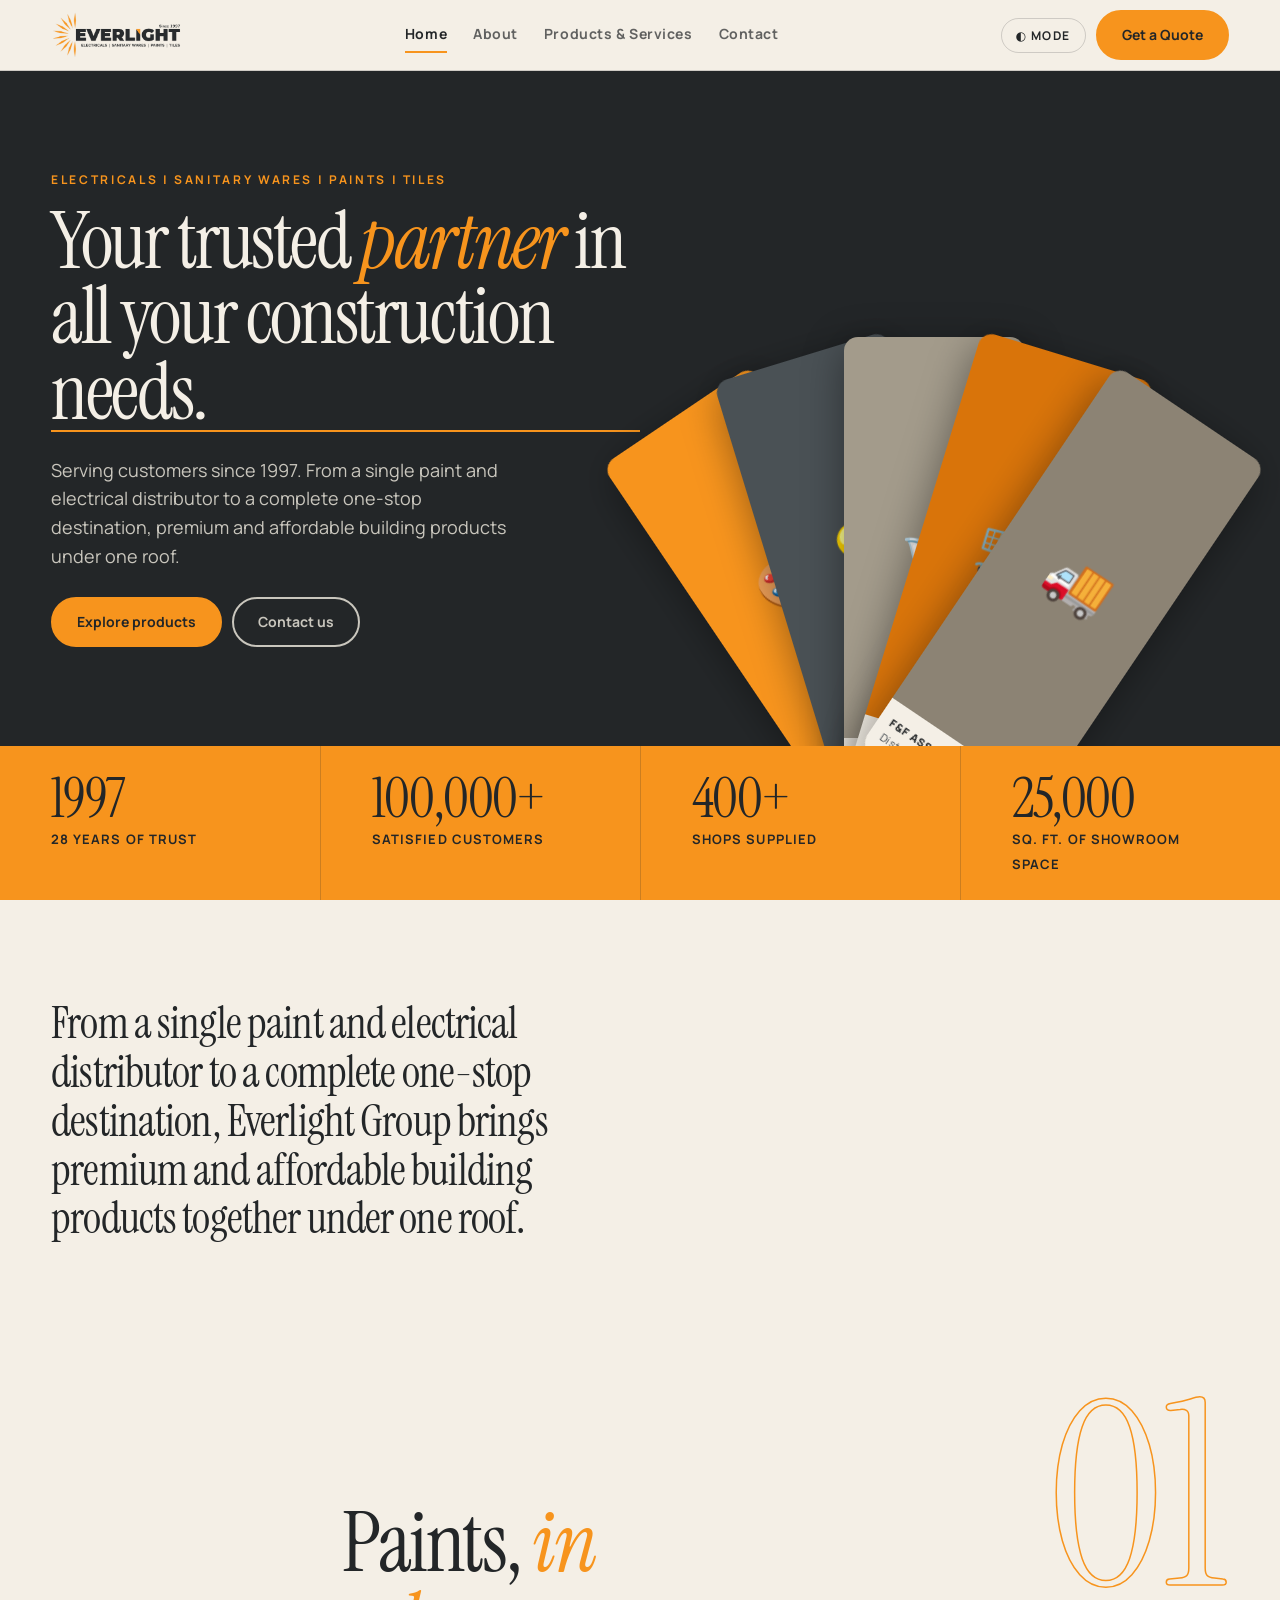
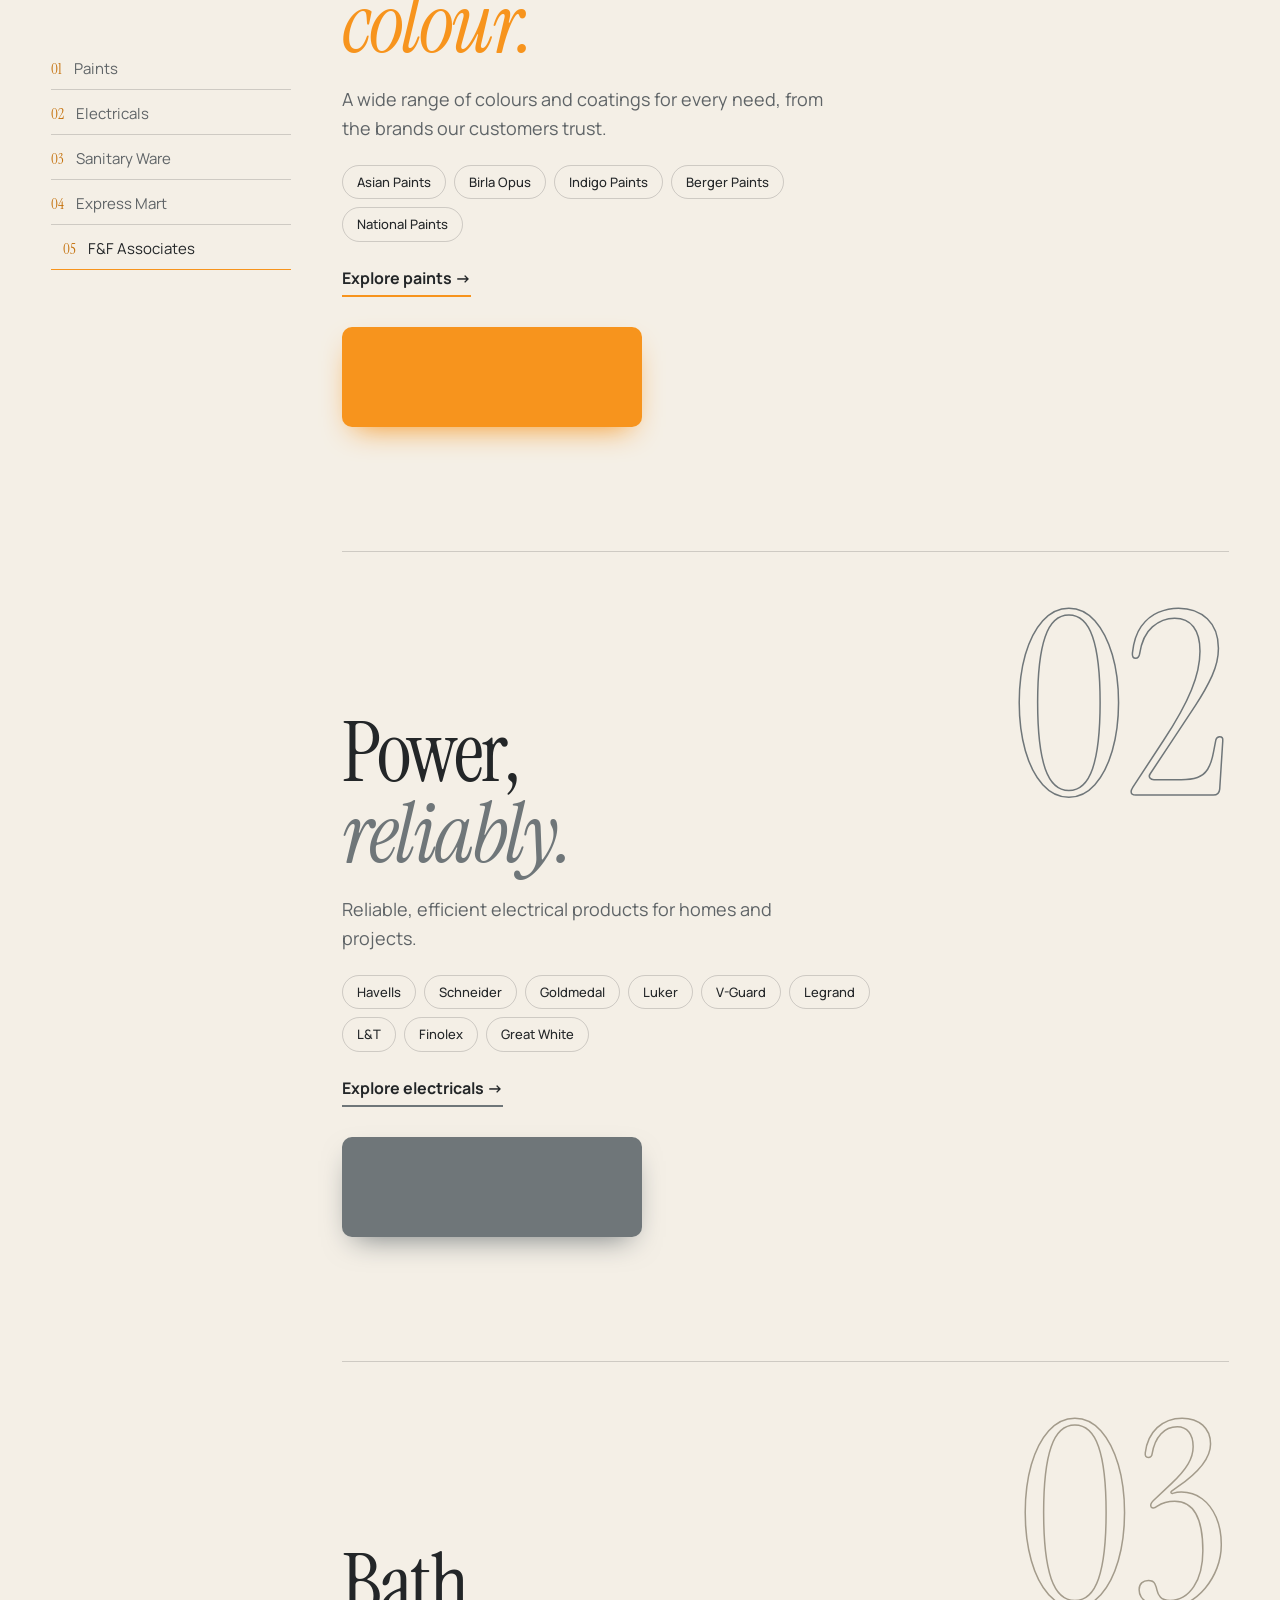
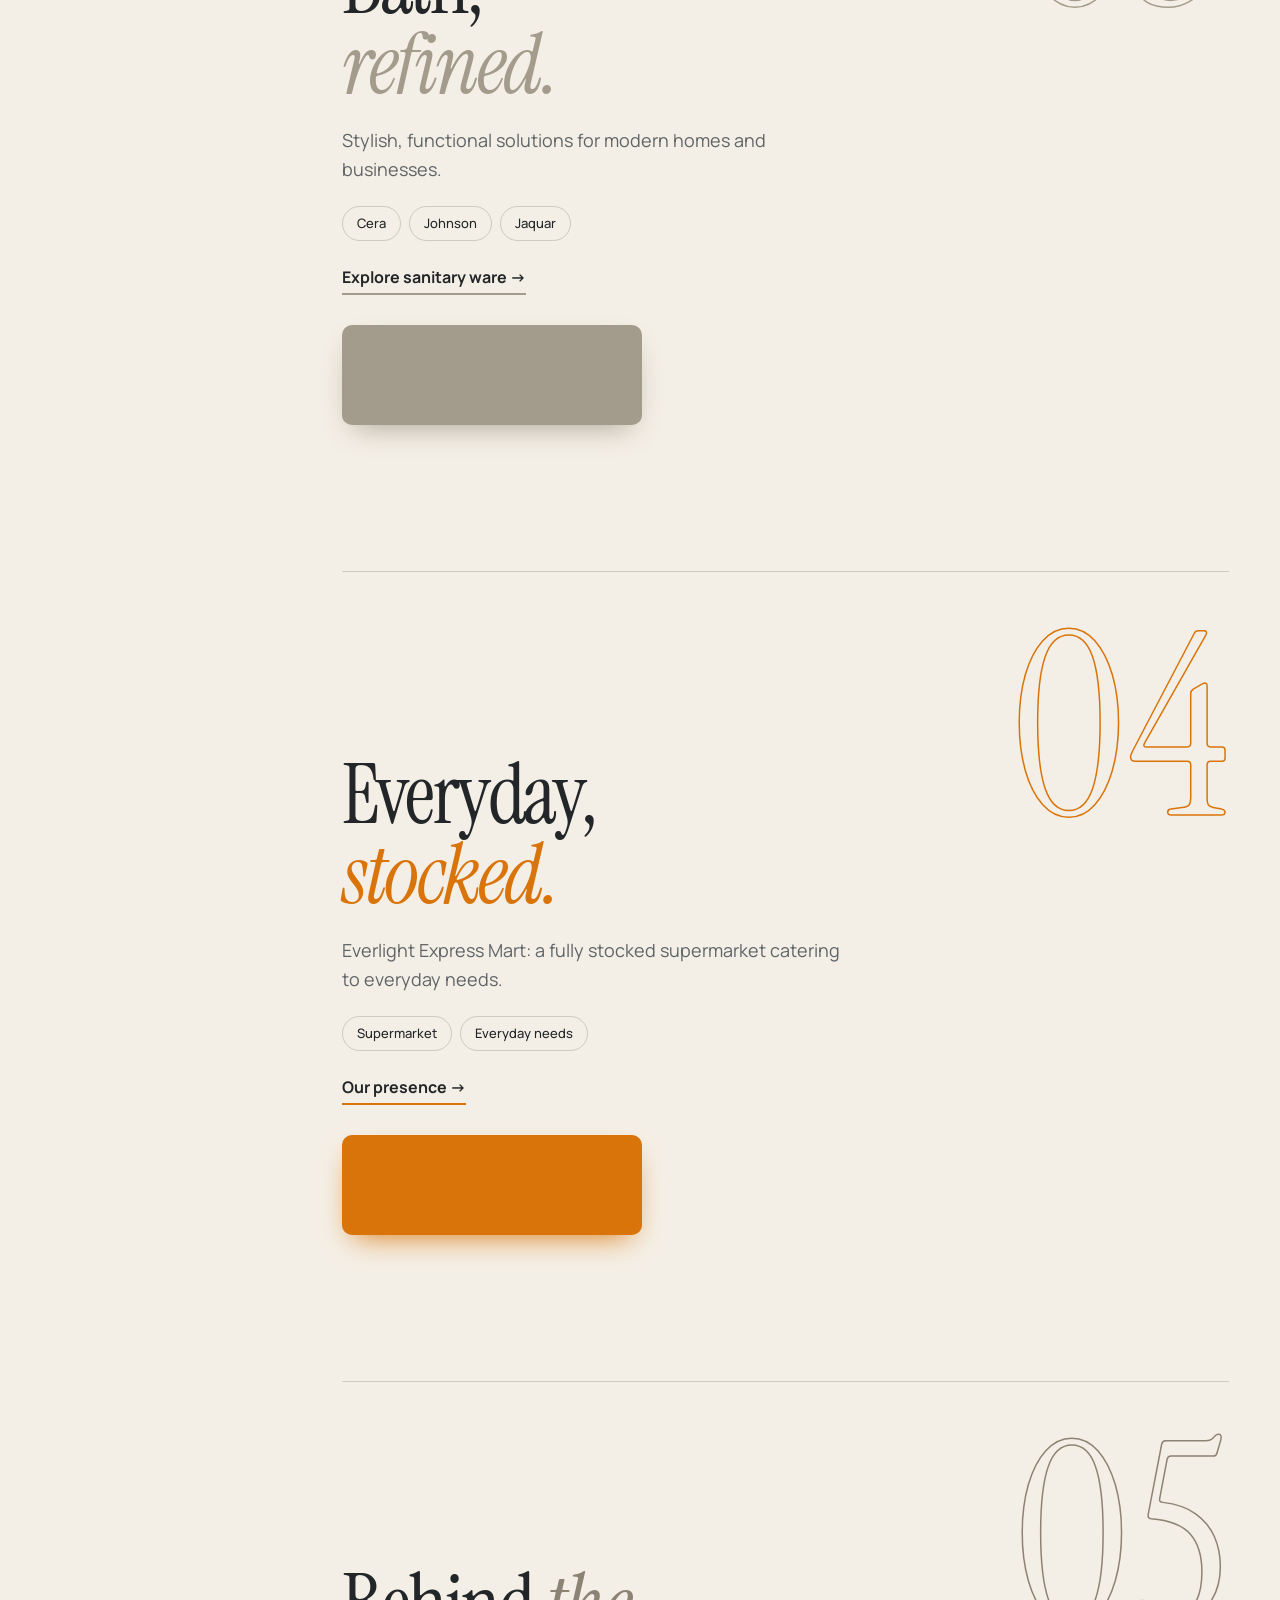
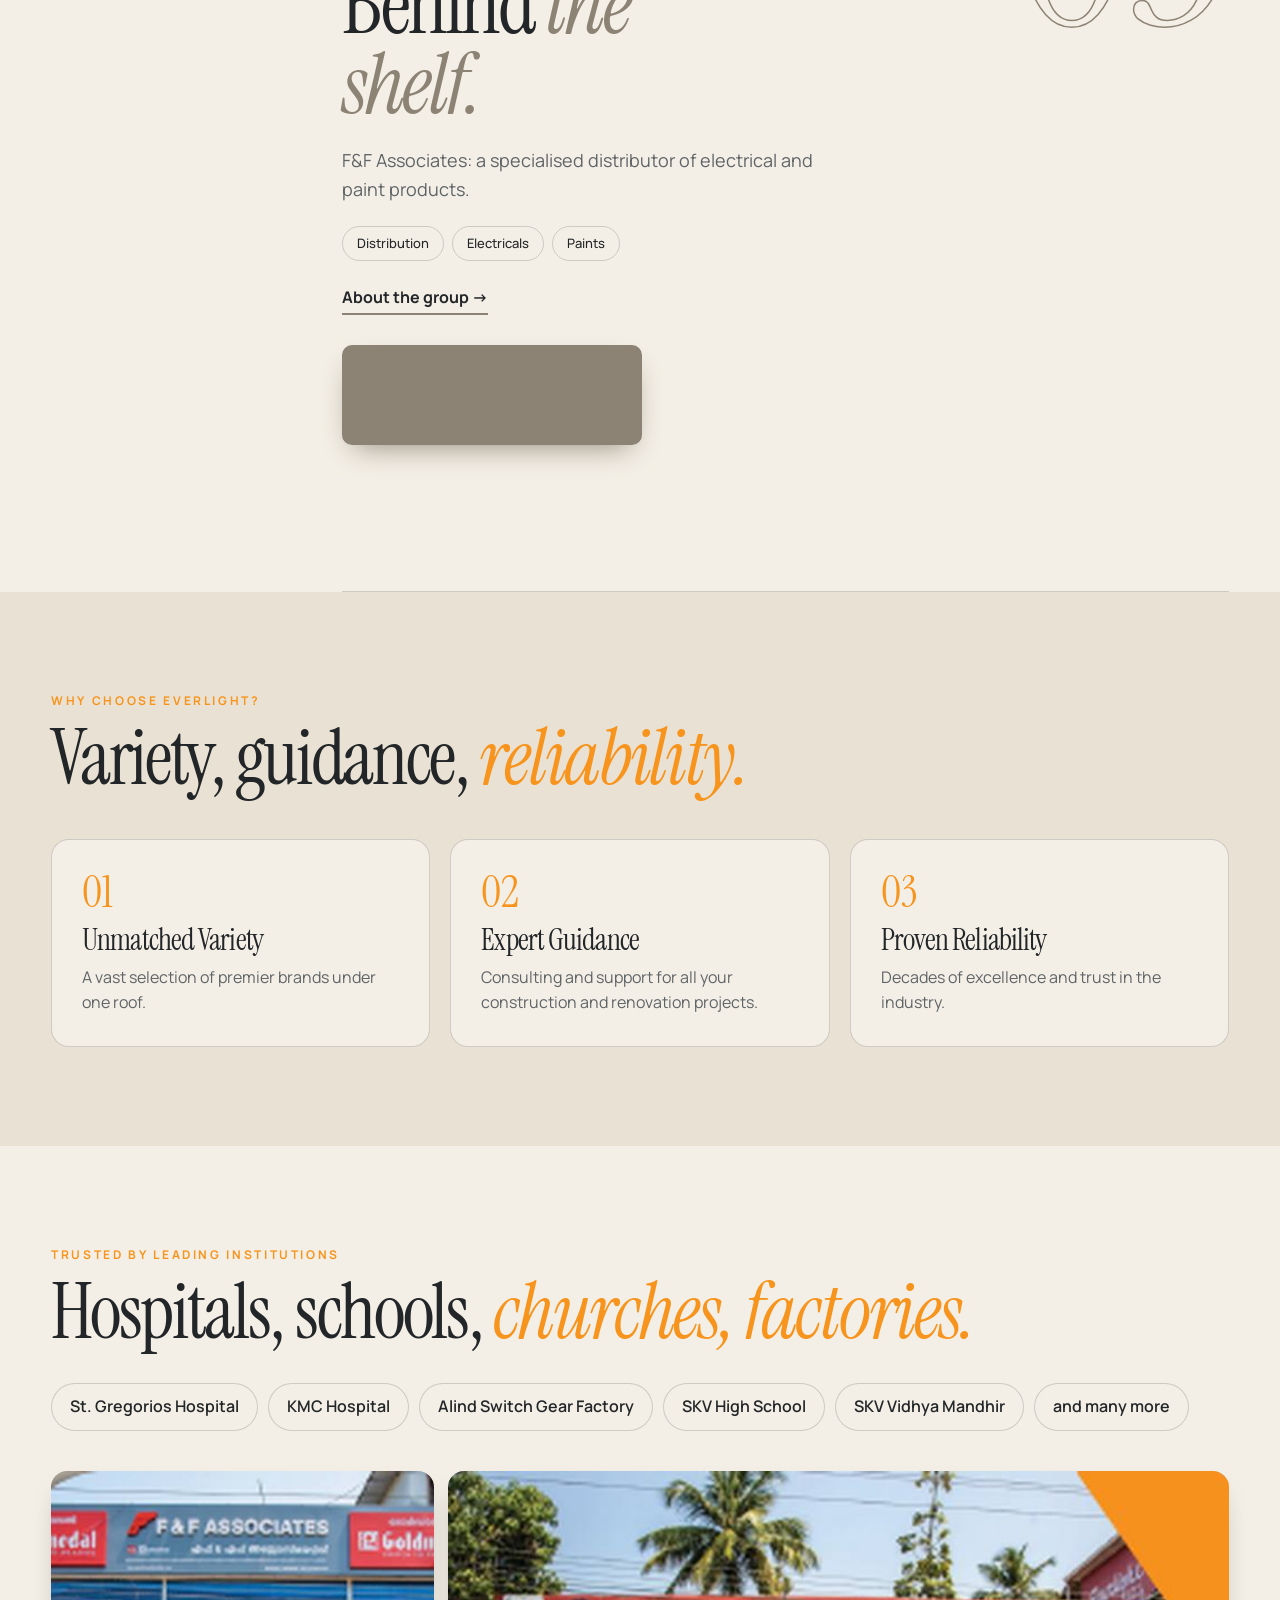
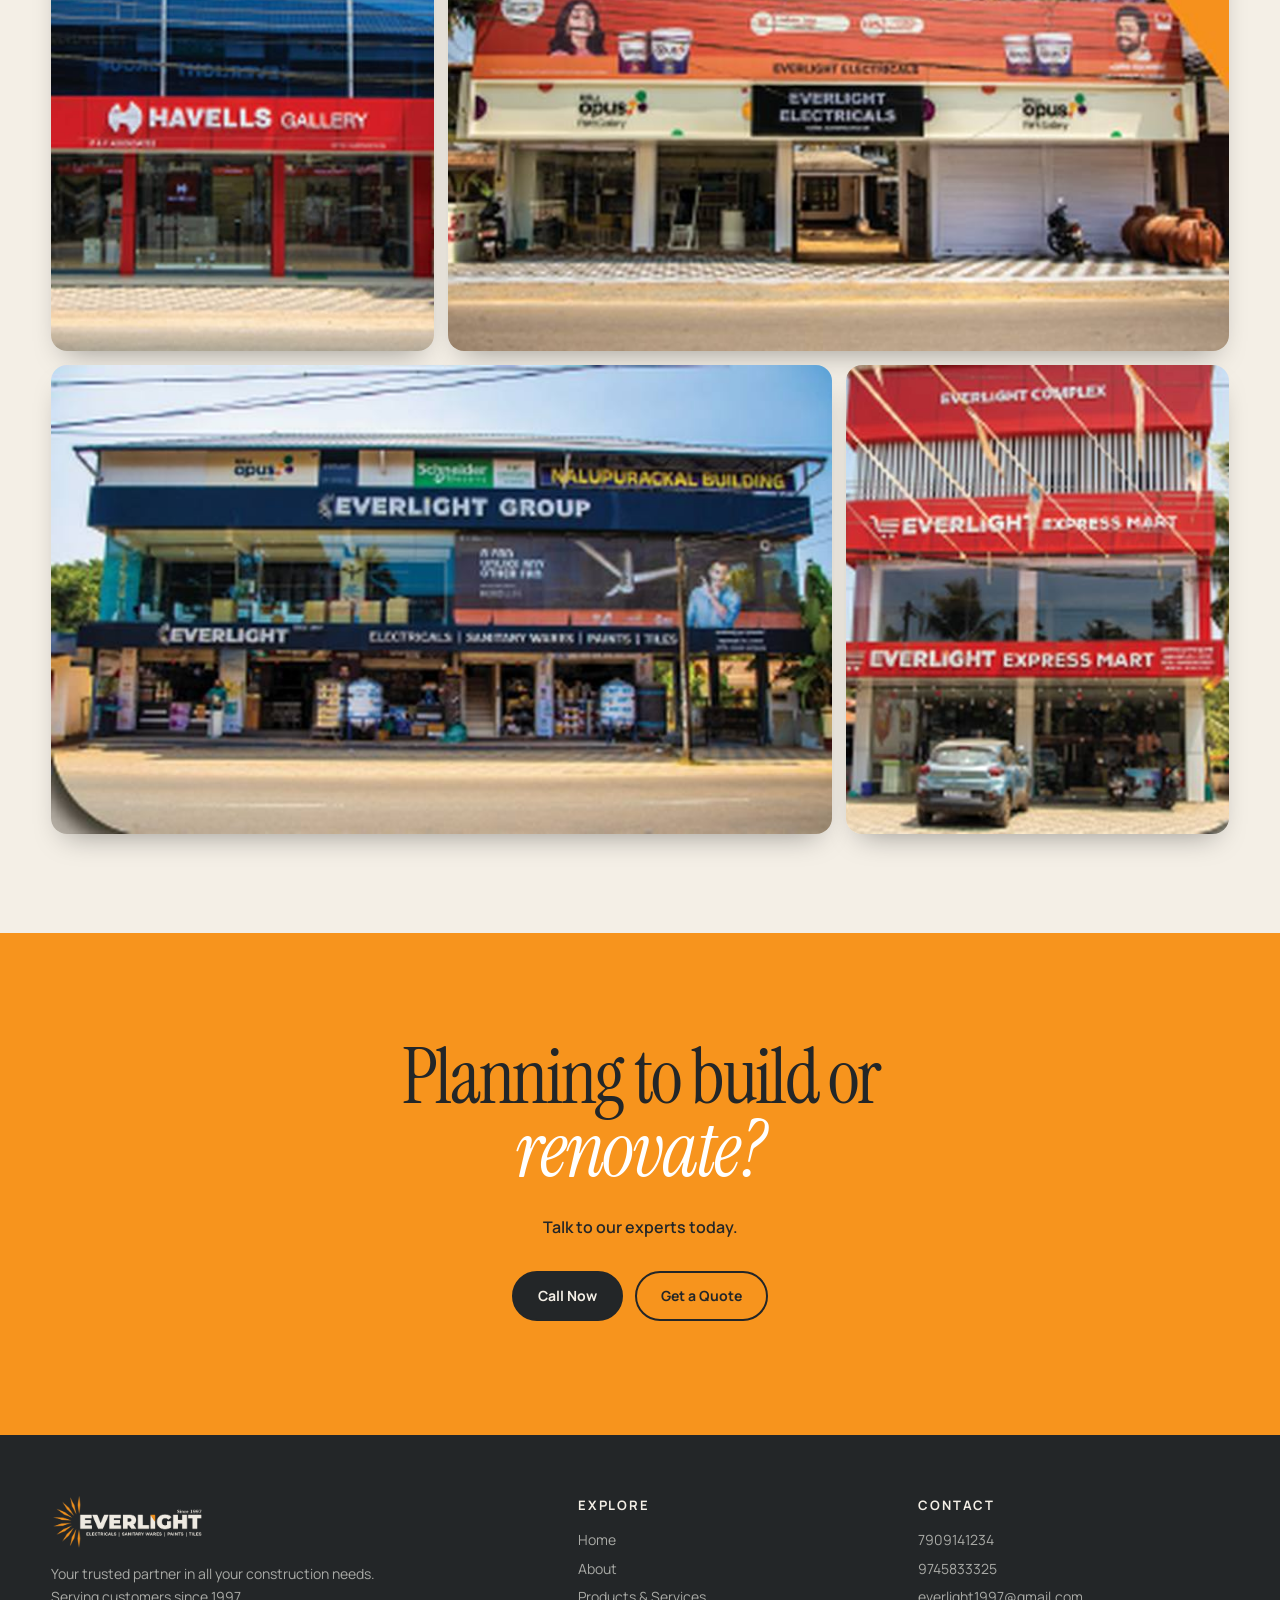
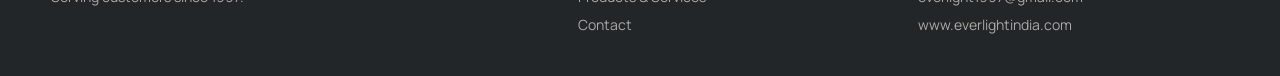
==== index.html @ 1217767d "Initial website publish" ====
<!DOCTYPE html><html lang="en"><head><meta charset="utf-8"><meta name="viewport" content="width=device-width, initial-scale=1, viewport-fit=cover"><title>Everlight Group | Paints, Electricals &amp; Sanitary Ware Since 1997</title>
<link rel="preconnect" href="https://fonts.googleapis.com"><link rel="preconnect" href="https://fonts.gstatic.com" crossorigin><link href="https://fonts.googleapis.com/css2?family=Instrument+Serif:ital@0;1&family=Manrope:wght@400;500;700;800&display=swap" rel="stylesheet"><meta name="description" content="Everlight Group: your trusted partner in all your construction needs. Paints, electricals and sanitary ware, retail and wholesale, serving customers since 1997 and supplying 400+ shops.">
<meta name="robots" content="index,follow, max-image-preview:large">
<link rel="canonical" href="https://www.everlightindia.com/">
<meta name="theme-color" content="#232628">
<link rel="icon" href="/favicon.ico" sizes="any"><link rel="icon" type="image/png" sizes="32x32" href="/images/favicon-32.png"><link rel="apple-touch-icon" href="/images/apple-touch-icon.png"><link rel="manifest" href="/site.webmanifest">
<meta property="og:type" content="website"><meta property="og:site_name" content="Everlight Group"><meta property="og:locale" content="en_IN"><meta property="og:title" content="Everlight Group | Paints, Electricals &amp; Sanitary Ware Since 1997"><meta property="og:description" content="Everlight Group: your trusted partner in all your construction needs. Paints, electricals and sanitary ware, retail and wholesale, serving customers since 1997 and supplying 400+ shops."><meta property="og:url" content="https://www.everlightindia.com/"><meta property="og:image" content="https://www.everlightindia.com/images/og-image.jpg"><meta property="og:image:width" content="1200"><meta property="og:image:height" content="630"><meta property="og:image:alt" content="Everlight Group logo">
<meta name="twitter:card" content="summary_large_image"><meta name="twitter:title" content="Everlight Group | Paints, Electricals &amp; Sanitary Ware Since 1997"><meta name="twitter:description" content="Everlight Group: your trusted partner in all your construction needs. Paints, electricals and sanitary ware, retail and wholesale, serving customers since 1997 and supplying 400+ shops."><meta name="twitter:image" content="https://www.everlightindia.com/images/og-image.jpg">
<script type="application/ld+json">{"@context": "https://schema.org", "@graph": [{"@type": "Organization", "@id": "https://www.everlightindia.com/#organization", "name": "Everlight Group", "url": "https://www.everlightindia.com/", "logo": "https://www.everlightindia.com/images/logo-color.png", "foundingDate": "1997", "founder": {"@type": "Person", "name": "Mathew K. Samuel", "jobTitle": "Managing Director"}, "email": "everlight1997@gmail.com", "telephone": ["+91-7909141234", "+91-9745833325"], "slogan": "Your trusted partner in all your construction needs"}, {"@type": "WebSite", "@id": "https://www.everlightindia.com/#website", "url": "https://www.everlightindia.com/", "name": "Everlight Group", "publisher": {"@id": "https://www.everlightindia.com/#organization"}}]}</script>
<link rel="preload" href="css/style.css" as="style"><link rel="stylesheet" href="css/style.css"></head><body data-p="home">
<a href="#main" style="position:absolute;left:-999px">Skip to content</a><header><div class="in"><a href="index.html"><img width="420" height="147" class="lg lg-c" src="images/logo-color.png" alt="Everlight Group logo"><img width="420" height="147" class="lg lg-l" src="images/logo-light.png" alt="Everlight Group logo"></a><nav class="m" id="nav" aria-label="Main"><a href="index.html" class="on" aria-current="page">Home</a><a href="about.html">About</a><a href="services.html">Products &amp; Services</a><a href="contact.html">Contact</a></nav><div class="hr"><button class="md" id="mode">◐ Mode</button><a class="btn" href="contact.html">Get a Quote</a></div></div></header>
<main id="main">

<div class="fold"><div class="hero home"><div><div class="eyebrow">Electricals | Sanitary Wares | Paints | Tiles</div>
<h1>Your trusted <i>partner</i> in <span id="dept">all your construction needs.</span></h1>
<p>Serving customers since 1997. From a single paint and electrical distributor to a complete one-stop destination, premium and affordable building products under one roof.</p><p style="margin-top:26px"><a class="btn" href="services.html">Explore products</a> <a class="btn o" href="contact.html" style="margin-left:6px">Contact us</a></p></div>
<div class="fanwrap"><div class="fan" id="fan">
<div class="chip" data-n="Paints."><div class="top">🎨</div><div class="lab">Paints<small>5 leading brands</small></div></div>
<div class="chip" data-n="Electricals."><div class="top">💡</div><div class="lab">Electricals<small>9 trusted brands</small></div></div>
<div class="chip" data-n="Sanitary Ware."><div class="top">🛁</div><div class="lab">Sanitary Ware<small>Cera · Johnson · Jaquar</small></div></div>
<div class="chip" data-n="Everyday needs."><div class="top">🛒</div><div class="lab">Express Mart<small>Supermarket</small></div></div>
<div class="chip" data-n="Distribution."><div class="top">🚚</div><div class="lab">F&amp;F Associates<small>Distribution</small></div></div>
</div></div></div>
<div class="nums"><div><b>1997</b><span>28 years of trust</span></div><div><b>100,000+</b><span>Satisfied customers</span></div><div><b>400+</b><span>Shops supplied</span></div><div><b>25,000</b><span>Sq. ft. of showroom space</span></div></div></div>
<section class="sec"><p class="lede rv w">From a single paint and electrical distributor to a complete one-stop destination, Everlight Group brings premium and affordable building products together under one roof.</p></section>
<div class="wrap"><nav class="idx" id="idx" aria-label="Divisions"><a href="#c1" class="on"><b>01</b>Paints</a><a href="#c2"><b>02</b>Electricals</a><a href="#c3"><b>03</b>Sanitary Ware</a><a href="#c4"><b>04</b>Express Mart</a><a href="#c5"><b>05</b>F&amp;F Associates</a></nav><div><article class="chap rv" id="c1" style="--c:#F7941D"><div class="n">01</div><h2>Paints, <i>in colour.</i></h2><p>A wide range of colours and coatings for every need, from the brands our customers trust.</p><div class="rows"><span>Asian Paints</span><span>Birla Opus</span><span>Indigo Paints</span><span>Berger Paints</span><span>National Paints</span></div><a class="lnk" href="services.html">Explore paints →</a><div class="swatch"></div></article><article class="chap rv" id="c2" style="--c:#6f7679"><div class="n">02</div><h2>Power, <i>reliably.</i></h2><p>Reliable, efficient electrical products for homes and projects.</p><div class="rows"><span>Havells</span><span>Schneider</span><span>Goldmedal</span><span>Luker</span><span>V-Guard</span><span>Legrand</span><span>L&amp;T</span><span>Finolex</span><span>Great White</span></div><a class="lnk" href="services.html">Explore electricals →</a><div class="swatch"></div></article><article class="chap rv" id="c3" style="--c:#a39b8b"><div class="n">03</div><h2>Bath, <i>refined.</i></h2><p>Stylish, functional solutions for modern homes and businesses.</p><div class="rows"><span>Cera</span><span>Johnson</span><span>Jaquar</span></div><a class="lnk" href="services.html">Explore sanitary ware →</a><div class="swatch"></div></article><article class="chap rv" id="c4" style="--c:#d9740a"><div class="n">04</div><h2>Everyday, <i>stocked.</i></h2><p>Everlight Express Mart: a fully stocked supermarket catering to everyday needs.</p><div class="rows"><span>Supermarket</span><span>Everyday needs</span></div><a class="lnk" href="services.html">Our presence →</a><div class="swatch"></div></article><article class="chap rv" id="c5" style="--c:#8c8374"><div class="n">05</div><h2>Behind <i>the shelf.</i></h2><p>F&amp;F Associates: a specialised distributor of electrical and paint products.</p><div class="rows"><span>Distribution</span><span>Electricals</span><span>Paints</span></div><a class="lnk" href="services.html">About the group →</a><div class="swatch"></div></article></div></div>
<section class="sec alt"><div class="eyebrow">Why choose Everlight?</div><h2 class="rv" style="margin-top:12px">Variety, guidance, <i>reliability.</i></h2>
<div class="g3 rv"><div class="cd"><b class="k">01</b><h3>Unmatched Variety</h3><p>A vast selection of premier brands under one roof.</p></div><div class="cd"><b class="k">02</b><h3>Expert Guidance</h3><p>Consulting and support for all your construction and renovation projects.</p></div><div class="cd"><b class="k">03</b><h3>Proven Reliability</h3><p>Decades of excellence and trust in the industry.</p></div></div></section>
<section class="sec"><div class="eyebrow">Trusted by leading institutions</div><h2 class="rv" style="margin-top:12px">Hospitals, schools, <i>churches, factories.</i></h2>
<div class="cl rv"><span>St. Gregorios Hospital</span><span>KMC Hospital</span><span>Alind Switch Gear Factory</span><span>SKV High School</span><span>SKV Vidhya Mandhir</span><span>and many more</span></div>
<div class="gal rv"><img loading="lazy" decoding="async" width="520" height="529" src="images/store-1.jpg" alt="F&amp;F Associates and Havells Gallery storefront"><img loading="lazy" decoding="async" width="700" height="431" src="images/store-2.jpg" alt="Everlight Electricals showroom"><img loading="lazy" decoding="async" width="700" height="421" src="images/store-3.jpg" alt="Everlight Group building"><img loading="lazy" decoding="async" width="520" height="511" src="images/store-4.jpg" alt="Everlight Express Mart"></div></section>
<div class="cta"><h2 class="rv">Planning to build or <i>renovate?</i></h2><p style="margin-bottom:24px;font-weight:600">Talk to our experts today.</p><a class="btn" href="tel:7909141234">Call Now</a><a class="btn o" href="contact.html">Get a Quote</a></div></main>
<footer><div><img width="420" height="147" src="images/logo-light.png" alt="Everlight Group logo"><p>Your trusted partner in all your construction needs.<br>Serving customers since 1997.</p></div>
<div><h5>Explore</h5><a href="index.html">Home</a><a href="about.html">About</a><a href="services.html">Products &amp; Services</a><a href="contact.html">Contact</a></div>
<div><h5>Contact</h5><a href="tel:7909141234">7909141234</a><a href="tel:9745833325">9745833325</a><a href="mailto:everlight1997@gmail.com">everlight1997@gmail.com</a><a href="https://www.everlightindia.com">www.everlightindia.com</a></div></footer>
<script src="js/main.js" defer></script><script src="js/home.js" defer></script></body></html>
---- css/style.css ----
:root{--bg:#f4efe6;--ink:#232628;--mute:#5f6467;--line:rgba(35,38,40,.18);--card:#e9e2d4;--brand:#F7941D;--deep:#c4700a;--char:#232628;--bone:#f4efe6;color-scheme:light;
--serif:'Instrument Serif',Georgia,serif;--sans:'Manrope',system-ui,sans-serif;
box-sizing:border-box;padding-top:env(safe-area-inset-top,0px);padding-bottom:env(safe-area-inset-bottom,0px)}
@media (prefers-color-scheme:dark){:root:not([data-theme="light"]){--bg:#1b1e20;--ink:#f4efe6;--mute:#a9aaa6;--line:rgba(244,239,230,.2);--card:#25292b;--deep:#F7941D;color-scheme:dark}}
:root[data-theme="dark"]{--bg:#1b1e20;--ink:#f4efe6;--mute:#a9aaa6;--line:rgba(244,239,230,.2);--card:#25292b;--deep:#F7941D;color-scheme:dark}
*{box-sizing:border-box;margin:0}
html{scroll-behavior:smooth;scroll-padding-top:90px}
body{background:var(--bg);color:var(--ink);font-family:var(--sans);line-height:1.6;overflow-x:hidden}
img{max-width:100%;display:block}
header{position:sticky;top:0;z-index:30;background:var(--bg);border-bottom:1px solid var(--line);padding-top:env(safe-area-inset-top,0px)}
header .in{display:flex;justify-content:space-between;align-items:center;padding:10px 4vw;gap:16px}
.lg{height:46px;width:auto}.lg-l{display:none}
@media (prefers-color-scheme:dark){:root:not([data-theme="light"]) .lg-c{display:none}:root:not([data-theme="light"]) .lg-l{display:block}}
:root[data-theme="dark"] .lg-c{display:none}:root[data-theme="dark"] .lg-l{display:block}
nav.m{display:flex;gap:26px;font-size:14px;font-weight:700;letter-spacing:.04em}
nav.m a{color:var(--ink);text-decoration:none;opacity:.7;padding:6px 0;border-bottom:2px solid transparent}
nav.m a:hover,nav.m a.on{opacity:1;border-color:var(--brand)}
.hr{display:flex;gap:10px;align-items:center}
.md{font-size:12px;font-weight:700;letter-spacing:.12em;text-transform:uppercase;background:none;border:1px solid var(--line);color:var(--ink);border-radius:99px;padding:8px 14px;cursor:pointer;font-family:var(--sans)}
.btn{display:inline-block;padding:12px 24px;border-radius:99px;font-weight:700;font-size:14px;text-decoration:none;background:var(--brand);color:#232628;border:2px solid var(--brand);cursor:pointer;font-family:var(--sans);transition:.2s}
.btn:hover{transform:translateY(-2px);box-shadow:0 8px 18px -8px var(--brand)}
.btn.o{background:transparent;color:inherit;border-color:currentColor}
.eyebrow{font-size:12px;font-weight:700;letter-spacing:.22em;text-transform:uppercase;color:var(--brand)}
h1,h2,h3{font-family:var(--serif);font-weight:400;letter-spacing:-.03em;line-height:.95}
h1 i,h2 i{color:var(--brand)}
.hero{background:var(--char);color:var(--bone);position:relative;overflow:hidden}
.hero.home{min-height:calc(100svh - 66px);display:grid;grid-template-columns:1fr 1fr;align-items:center;padding:0 4vw}
.hero h1{font-size:clamp(52px,7.6vw,128px);margin:18px 0 24px}
#dept{display:inline-block;border-bottom:2px solid var(--brand)}
.hero p{max-width:460px;color:#c9c6bd;font-size:17px}
.ph{padding:11vh 4vw 8vh}.ph h1{font-size:clamp(50px,8vw,120px);max-width:12ch}.ph p{max-width:620px;margin-top:20px;color:#c9c6bd;font-size:19px}
.fanwrap{position:relative;height:calc(100svh - 66px)}
.fan{position:absolute;left:50%;bottom:-8vh;width:0;height:0}
.chip{position:absolute;left:-90px;bottom:0;width:180px;height:min(58vh,500px);border-radius:14px;transform-origin:50% 100%;transition:transform .7s cubic-bezier(.2,.9,.2,1.05);box-shadow:0 10px 40px rgba(0,0,0,.4);pointer-events:none;transform:translateY(var(--ly,0px)) rotate(calc(var(--b)*1deg + var(--s,0)*1deg));will-change:transform;backface-visibility:hidden;display:flex;flex-direction:column;overflow:hidden}
.chip .top{flex:1;display:grid;place-items:center;font-size:54px}
.chip .lab{background:#f4efe6;color:#232628;padding:12px;font-size:11px;letter-spacing:.08em;text-transform:uppercase;font-weight:800}
.chip .lab small{display:block;font-weight:500;letter-spacing:.03em;text-transform:none;color:#5f6467;font-size:11px}
.chip:nth-child(1){background:#F7941D}.chip:nth-child(2){background:#4a5155}.chip:nth-child(3){background:#a39b8b}.chip:nth-child(4){background:#d9740a}.chip:nth-child(5){background:#8c8374}.chip:nth-child(1){--b:-34}.chip:nth-child(2){--b:-17}.chip:nth-child(3){--b:0}.chip:nth-child(4){--b:17}.chip:nth-child(5){--b:34}.fanwrap{cursor:pointer}
.nums{display:grid;grid-template-columns:repeat(4,1fr);background:var(--brand);color:#232628}
.nums div{padding:34px 4vw;border-left:1px solid rgba(35,38,40,.2)}.nums div:first-child{border:0}
.nums b{font-family:var(--serif);font-weight:400;font-size:clamp(38px,5vw,70px);line-height:1;display:block;letter-spacing:-.03em}
.nums span{font-size:13px;font-weight:700;letter-spacing:.08em;text-transform:uppercase}
.sec{padding:11vh 4vw}.sec.alt{background:var(--card)}
h2{font-size:clamp(40px,6vw,92px)}
.lede{font-family:var(--serif);font-size:clamp(26px,3.4vw,48px);line-height:1.12;letter-spacing:-.02em;max-width:22ch}
.lede.w{max-width:30ch}
.pl{color:var(--mute);font-size:18px;max-width:560px;margin-top:18px}
.wrap{display:grid;grid-template-columns:240px 1fr;gap:4vw;padding:0 4vw}
.idx{position:sticky;top:66px;height:calc(100svh - 66px);display:flex;flex-direction:column;justify-content:center;gap:4px}
.idx a{font-size:15px;color:var(--mute);text-decoration:none;padding:8px 0;border-bottom:1px solid var(--line);display:flex;gap:12px;transition:.3s}
.idx a b{font-family:var(--serif);font-weight:400;color:var(--deep)}
.idx a.on{color:var(--ink);padding-left:12px;border-color:var(--brand)}
.chap{min-height:90svh;padding:12vh 0 8vh;border-bottom:1px solid var(--line);display:grid;align-content:center;position:relative}
.chap .n{font-family:var(--serif);font-size:clamp(120px,20vw,300px);line-height:.8;color:transparent;-webkit-text-stroke:1.5px var(--line);position:absolute;right:0;top:6vh;pointer-events:none;transition:.6s}
.chap.in .n{-webkit-text-stroke-color:var(--c)}
.chap h2{font-size:clamp(46px,6.6vw,104px);max-width:9ch;position:relative}.chap h2 i{color:var(--c)}
.chap p{max-width:500px;color:var(--mute);margin:22px 0;font-size:18px;position:relative}
.rows{display:flex;flex-wrap:wrap;gap:8px;margin-bottom:24px;position:relative;max-width:560px}
.rows span{border:1px solid var(--line);border-radius:99px;padding:6px 14px;font-size:13px;font-weight:500}
.lnk{display:inline-flex;gap:10px;font-weight:700;color:var(--ink);text-decoration:none;border-bottom:2px solid var(--c);padding-bottom:3px;width:max-content;position:relative}.lnk:hover{gap:18px}
.swatch{width:min(300px,60%);aspect-ratio:3/1;border-radius:10px;background:var(--c);margin-top:30px;box-shadow:0 12px 30px -12px var(--c)}
.g3{display:grid;grid-template-columns:repeat(3,1fr);gap:20px;margin-top:44px}
.g2{display:grid;grid-template-columns:1fr 1fr;gap:20px;margin-top:40px}
.cd{background:var(--bg);border:1px solid var(--line);border-radius:18px;padding:30px;transition:.3s}.cd:hover{transform:translateY(-6px);border-color:var(--brand)}
.cd b.k{font-family:var(--serif);font-weight:400;font-size:44px;color:var(--brand);line-height:1;display:block;margin-bottom:12px}
.cd h3{font-size:30px;margin-bottom:10px}.cd p{color:var(--mute)}
.cl{display:flex;flex-wrap:wrap;gap:10px;margin-top:34px}.cl span{border:1px solid var(--line);border-radius:99px;padding:10px 18px;font-weight:600;background:var(--bg)}
.gal{display:grid;grid-template-columns:repeat(6,1fr);gap:14px;margin-top:40px}
.gal img{border-radius:16px;width:100%;height:100%;object-fit:cover;box-shadow:0 14px 30px -14px rgba(0,0,0,.4)}
.gal img:nth-child(1){grid-column:span 2}.gal img:nth-child(2){grid-column:span 4}.gal img:nth-child(3){grid-column:span 4}.gal img:nth-child(4){grid-column:span 2}
.split{display:grid;grid-template-columns:340px 1fr;gap:5vw;align-items:start}
.split img{border-radius:24px;box-shadow:0 20px 40px -18px rgba(0,0,0,.45)}
.cap{margin-top:12px;font-weight:700}.cap small{display:block;font-weight:500;color:var(--mute)}
.cta{background:var(--brand);color:#232628;padding:12vh 4vw;text-align:center}
.cta h2{max-width:14ch;margin:0 auto 28px}.cta h2 i{color:#fff}
.cta .btn{background:#232628;border-color:#232628;color:#f4efe6;margin:6px}.cta .btn.o{background:transparent;color:#232628}
form.f{display:grid;gap:14px}
form.f input,form.f select,form.f textarea{width:100%;padding:14px 16px;border-radius:12px;border:1px solid var(--line);background:var(--bg);color:var(--ink);font-family:var(--sans);font-size:15px}
form.f textarea{min-height:120px}
.ok{display:none;padding:16px;border-radius:12px;background:var(--brand);color:#232628;font-weight:700}
.ct{display:grid;grid-template-columns:1fr 1.1fr;gap:5vw}
.ct .it{border-top:1px solid var(--line);padding:18px 0}.ct .it small{display:block;color:var(--mute);font-size:12px;letter-spacing:.14em;text-transform:uppercase;font-weight:700}
.ct .it a{color:var(--ink);font-family:var(--serif);font-size:30px;text-decoration:none;letter-spacing:-.01em}
.ct .ph2{border:1.5px dashed var(--line);border-radius:16px;padding:22px;color:var(--mute);margin-top:12px}
footer{background:var(--char);color:#a9aaa6;padding:60px 4vw calc(36px + env(safe-area-inset-bottom,0px));display:grid;grid-template-columns:1.6fr 1fr 1fr;gap:30px;font-size:14px}
footer img{width:auto;height:54px;margin-bottom:14px}footer h5{color:var(--bone);margin-bottom:10px;font-size:13px;letter-spacing:.14em;text-transform:uppercase}
footer a{display:block;color:#a9aaa6;text-decoration:none;padding:3px 0}footer a:hover{color:var(--brand)}
.rv{opacity:0;transform:translateY(32px);transition:1s cubic-bezier(.2,.8,.2,1)}.rv.in{opacity:1;transform:none}
@media(max-width:860px){nav.m{display:none}.hero.home{grid-template-columns:1fr;align-content:start;padding-top:40px}.fanwrap{position:absolute;inset:0;height:auto;opacity:.5}.hero.home>div:first-child{position:relative;z-index:2;padding:40px 0}.chip{width:120px;left:-60px}.wrap{grid-template-columns:1fr}.idx{display:none}.nums{grid-template-columns:1fr 1fr}.nums div:nth-child(3){border-left:0}.g3,.g2,.split,.ct,footer{grid-template-columns:1fr}.gal{grid-template-columns:1fr 1fr}.gal img:nth-child(n){grid-column:span 2}.split img{max-width:300px}}
/* first-screen fit: hero + numbers within one viewport */
.fold{display:flex;flex-direction:column}
.hero.home{min-height:0;flex:1;padding:2.4vh 4vw}
.hero.home h1{font-size:clamp(40px,min(6.2vw,9.4vh),120px);margin:1.6vh 0 2.6vh}
.hero.home p{font-size:clamp(15px,2.1vh,18px)}
.hero.home .fanwrap{height:auto;align-self:stretch}
.chip{height:min(52vh,460px)}
.nums div{padding:clamp(14px,2.6vh,30px) 4vw}
.nums b{font-size:clamp(32px,min(4.4vw,7.4vh),64px)}
.nums span{font-size:clamp(11px,1.5vh,13px)}
@media(min-width:861px) and (min-height:560px){.fold{min-height:calc(100vh - var(--hh,71px));min-height:calc(100svh - var(--hh,71px))}}
@media(max-width:860px){.hero.home{padding:6vh 4vw}.hero.home h1{font-size:clamp(46px,13vw,76px)}.hero.home p{font-size:16px}.hero.home>div:first-child{padding:20px 0}}
.lg{display:block}.lg-l{display:none}
@media (prefers-color-scheme:dark){:root:not([data-theme="light"]) .lg-l{display:block}}
:root[data-theme="dark"] .lg-l{display:block}
---- css/style.css ----
:root{--bg:#f4efe6;--ink:#232628;--mute:#5f6467;--line:rgba(35,38,40,.18);--card:#e9e2d4;--brand:#F7941D;--deep:#c4700a;--char:#232628;--bone:#f4efe6;color-scheme:light;
--serif:'Instrument Serif',Georgia,serif;--sans:'Manrope',system-ui,sans-serif;
box-sizing:border-box;padding-top:env(safe-area-inset-top,0px);padding-bottom:env(safe-area-inset-bottom,0px)}
@media (prefers-color-scheme:dark){:root:not([data-theme="light"]){--bg:#1b1e20;--ink:#f4efe6;--mute:#a9aaa6;--line:rgba(244,239,230,.2);--card:#25292b;--deep:#F7941D;color-scheme:dark}}
:root[data-theme="dark"]{--bg:#1b1e20;--ink:#f4efe6;--mute:#a9aaa6;--line:rgba(244,239,230,.2);--card:#25292b;--deep:#F7941D;color-scheme:dark}
*{box-sizing:border-box;margin:0}
html{scroll-behavior:smooth;scroll-padding-top:90px}
body{background:var(--bg);color:var(--ink);font-family:var(--sans);line-height:1.6;overflow-x:hidden}
img{max-width:100%;display:block}
header{position:sticky;top:0;z-index:30;background:var(--bg);border-bottom:1px solid var(--line);padding-top:env(safe-area-inset-top,0px)}
header .in{display:flex;justify-content:space-between;align-items:center;padding:10px 4vw;gap:16px}
.lg{height:46px;width:auto}.lg-l{display:none}
@media (prefers-color-scheme:dark){:root:not([data-theme="light"]) .lg-c{display:none}:root:not([data-theme="light"]) .lg-l{display:block}}
:root[data-theme="dark"] .lg-c{display:none}:root[data-theme="dark"] .lg-l{display:block}
nav.m{display:flex;gap:26px;font-size:14px;font-weight:700;letter-spacing:.04em}
nav.m a{color:var(--ink);text-decoration:none;opacity:.7;padding:6px 0;border-bottom:2px solid transparent}
nav.m a:hover,nav.m a.on{opacity:1;border-color:var(--brand)}
.hr{display:flex;gap:10px;align-items:center}
.md{font-size:12px;font-weight:700;letter-spacing:.12em;text-transform:uppercase;background:none;border:1px solid var(--line);color:var(--ink);border-radius:99px;padding:8px 14px;cursor:pointer;font-family:var(--sans)}
.btn{display:inline-block;padding:12px 24px;border-radius:99px;font-weight:700;font-size:14px;text-decoration:none;background:var(--brand);color:#232628;border:2px solid var(--brand);cursor:pointer;font-family:var(--sans);transition:.2s}
.btn:hover{transform:translateY(-2px);box-shadow:0 8px 18px -8px var(--brand)}
.btn.o{background:transparent;color:inherit;border-color:currentColor}
.eyebrow{font-size:12px;font-weight:700;letter-spacing:.22em;text-transform:uppercase;color:var(--brand)}
h1,h2,h3{font-family:var(--serif);font-weight:400;letter-spacing:-.03em;line-height:.95}
h1 i,h2 i{color:var(--brand)}
.hero{background:var(--char);color:var(--bone);position:relative;overflow:hidden}
.hero.home{min-height:calc(100svh - 66px);display:grid;grid-template-columns:1fr 1fr;align-items:center;padding:0 4vw}
.hero h1{font-size:clamp(52px,7.6vw,128px);margin:18px 0 24px}
#dept{display:inline-block;border-bottom:2px solid var(--brand)}
.hero p{max-width:460px;color:#c9c6bd;font-size:17px}
.ph{padding:11vh 4vw 8vh}.ph h1{font-size:clamp(50px,8vw,120px);max-width:12ch}.ph p{max-width:620px;margin-top:20px;color:#c9c6bd;font-size:19px}
.fanwrap{position:relative;height:calc(100svh - 66px)}
.fan{position:absolute;left:50%;bottom:-8vh;width:0;height:0}
.chip{position:absolute;left:-90px;bottom:0;width:180px;height:min(58vh,500px);border-radius:14px;transform-origin:50% 100%;transition:transform .7s cubic-bezier(.2,.9,.2,1.05);box-shadow:0 10px 40px rgba(0,0,0,.4);pointer-events:none;transform:translateY(var(--ly,0px)) rotate(calc(var(--b)*1deg + var(--s,0)*1deg));will-change:transform;backface-visibility:hidden;display:flex;flex-direction:column;overflow:hidden}
.chip .top{flex:1;display:grid;place-items:center;font-size:54px}
.chip .lab{background:#f4efe6;color:#232628;padding:12px;font-size:11px;letter-spacing:.08em;text-transform:uppercase;font-weight:800}
.chip .lab small{display:block;font-weight:500;letter-spacing:.03em;text-transform:none;color:#5f6467;font-size:11px}
.chip:nth-child(1){background:#F7941D}.chip:nth-child(2){background:#4a5155}.chip:nth-child(3){background:#a39b8b}.chip:nth-child(4){background:#d9740a}.chip:nth-child(5){background:#8c8374}.chip:nth-child(1){--b:-34}.chip:nth-child(2){--b:-17}.chip:nth-child(3){--b:0}.chip:nth-child(4){--b:17}.chip:nth-child(5){--b:34}.fanwrap{cursor:pointer}
.nums{display:grid;grid-template-columns:repeat(4,1fr);background:var(--brand);color:#232628}
.nums div{padding:34px 4vw;border-left:1px solid rgba(35,38,40,.2)}.nums div:first-child{border:0}
.nums b{font-family:var(--serif);font-weight:400;font-size:clamp(38px,5vw,70px);line-height:1;display:block;letter-spacing:-.03em}
.nums span{font-size:13px;font-weight:700;letter-spacing:.08em;text-transform:uppercase}
.sec{padding:11vh 4vw}.sec.alt{background:var(--card)}
h2{font-size:clamp(40px,6vw,92px)}
.lede{font-family:var(--serif);font-size:clamp(26px,3.4vw,48px);line-height:1.12;letter-spacing:-.02em;max-width:22ch}
.lede.w{max-width:30ch}
.pl{color:var(--mute);font-size:18px;max-width:560px;margin-top:18px}
.wrap{display:grid;grid-template-columns:240px 1fr;gap:4vw;padding:0 4vw}
.idx{position:sticky;top:66px;height:calc(100svh - 66px);display:flex;flex-direction:column;justify-content:center;gap:4px}
.idx a{font-size:15px;color:var(--mute);text-decoration:none;padding:8px 0;border-bottom:1px solid var(--line);display:flex;gap:12px;transition:.3s}
.idx a b{font-family:var(--serif);font-weight:400;color:var(--deep)}
.idx a.on{color:var(--ink);padding-left:12px;border-color:var(--brand)}
.chap{min-height:90svh;padding:12vh 0 8vh;border-bottom:1px solid var(--line);display:grid;align-content:center;position:relative}
.chap .n{font-family:var(--serif);font-size:clamp(120px,20vw,300px);line-height:.8;color:transparent;-webkit-text-stroke:1.5px var(--line);position:absolute;right:0;top:6vh;pointer-events:none;transition:.6s}
.chap.in .n{-webkit-text-stroke-color:var(--c)}
.chap h2{font-size:clamp(46px,6.6vw,104px);max-width:9ch;position:relative}.chap h2 i{color:var(--c)}
.chap p{max-width:500px;color:var(--mute);margin:22px 0;font-size:18px;position:relative}
.rows{display:flex;flex-wrap:wrap;gap:8px;margin-bottom:24px;position:relative;max-width:560px}
.rows span{border:1px solid var(--line);border-radius:99px;padding:6px 14px;font-size:13px;font-weight:500}
.lnk{display:inline-flex;gap:10px;font-weight:700;color:var(--ink);text-decoration:none;border-bottom:2px solid var(--c);padding-bottom:3px;width:max-content;position:relative}.lnk:hover{gap:18px}
.swatch{width:min(300px,60%);aspect-ratio:3/1;border-radius:10px;background:var(--c);margin-top:30px;box-shadow:0 12px 30px -12px var(--c)}
.g3{display:grid;grid-template-columns:repeat(3,1fr);gap:20px;margin-top:44px}
.g2{display:grid;grid-template-columns:1fr 1fr;gap:20px;margin-top:40px}
.cd{background:var(--bg);border:1px solid var(--line);border-radius:18px;padding:30px;transition:.3s}.cd:hover{transform:translateY(-6px);border-color:var(--brand)}
.cd b.k{font-family:var(--serif);font-weight:400;font-size:44px;color:var(--brand);line-height:1;display:block;margin-bottom:12px}
.cd h3{font-size:30px;margin-bottom:10px}.cd p{color:var(--mute)}
.cl{display:flex;flex-wrap:wrap;gap:10px;margin-top:34px}.cl span{border:1px solid var(--line);border-radius:99px;padding:10px 18px;font-weight:600;background:var(--bg)}
.gal{display:grid;grid-template-columns:repeat(6,1fr);gap:14px;margin-top:40px}
.gal img{border-radius:16px;width:100%;height:100%;object-fit:cover;box-shadow:0 14px 30px -14px rgba(0,0,0,.4)}
.gal img:nth-child(1){grid-column:span 2}.gal img:nth-child(2){grid-column:span 4}.gal img:nth-child(3){grid-column:span 4}.gal img:nth-child(4){grid-column:span 2}
.split{display:grid;grid-template-columns:340px 1fr;gap:5vw;align-items:start}
.split img{border-radius:24px;box-shadow:0 20px 40px -18px rgba(0,0,0,.45)}
.cap{margin-top:12px;font-weight:700}.cap small{display:block;font-weight:500;color:var(--mute)}
.cta{background:var(--brand);color:#232628;padding:12vh 4vw;text-align:center}
.cta h2{max-width:14ch;margin:0 auto 28px}.cta h2 i{color:#fff}
.cta .btn{background:#232628;border-color:#232628;color:#f4efe6;margin:6px}.cta .btn.o{background:transparent;color:#232628}
form.f{display:grid;gap:14px}
form.f input,form.f select,form.f textarea{width:100%;padding:14px 16px;border-radius:12px;border:1px solid var(--line);background:var(--bg);color:var(--ink);font-family:var(--sans);font-size:15px}
form.f textarea{min-height:120px}
.ok{display:none;padding:16px;border-radius:12px;background:var(--brand);color:#232628;font-weight:700}
.ct{display:grid;grid-template-columns:1fr 1.1fr;gap:5vw}
.ct .it{border-top:1px solid var(--line);padding:18px 0}.ct .it small{display:block;color:var(--mute);font-size:12px;letter-spacing:.14em;text-transform:uppercase;font-weight:700}
.ct .it a{color:var(--ink);font-family:var(--serif);font-size:30px;text-decoration:none;letter-spacing:-.01em}
.ct .ph2{border:1.5px dashed var(--line);border-radius:16px;padding:22px;color:var(--mute);margin-top:12px}
footer{background:var(--char);color:#a9aaa6;padding:60px 4vw calc(36px + env(safe-area-inset-bottom,0px));display:grid;grid-template-columns:1.6fr 1fr 1fr;gap:30px;font-size:14px}
footer img{width:auto;height:54px;margin-bottom:14px}footer h5{color:var(--bone);margin-bottom:10px;font-size:13px;letter-spacing:.14em;text-transform:uppercase}
footer a{display:block;color:#a9aaa6;text-decoration:none;padding:3px 0}footer a:hover{color:var(--brand)}
.rv{opacity:0;transform:translateY(32px);transition:1s cubic-bezier(.2,.8,.2,1)}.rv.in{opacity:1;transform:none}
@media(max-width:860px){nav.m{display:none}.hero.home{grid-template-columns:1fr;align-content:start;padding-top:40px}.fanwrap{position:absolute;inset:0;height:auto;opacity:.5}.hero.home>div:first-child{position:relative;z-index:2;padding:40px 0}.chip{width:120px;left:-60px}.wrap{grid-template-columns:1fr}.idx{display:none}.nums{grid-template-columns:1fr 1fr}.nums div:nth-child(3){border-left:0}.g3,.g2,.split,.ct,footer{grid-template-columns:1fr}.gal{grid-template-columns:1fr 1fr}.gal img:nth-child(n){grid-column:span 2}.split img{max-width:300px}}
/* first-screen fit: hero + numbers within one viewport */
.fold{display:flex;flex-direction:column}
.hero.home{min-height:0;flex:1;padding:2.4vh 4vw}
.hero.home h1{font-size:clamp(40px,min(6.2vw,9.4vh),120px);margin:1.6vh 0 2.6vh}
.hero.home p{font-size:clamp(15px,2.1vh,18px)}
.hero.home .fanwrap{height:auto;align-self:stretch}
.chip{height:min(52vh,460px)}
.nums div{padding:clamp(14px,2.6vh,30px) 4vw}
.nums b{font-size:clamp(32px,min(4.4vw,7.4vh),64px)}
.nums span{font-size:clamp(11px,1.5vh,13px)}
@media(min-width:861px) and (min-height:560px){.fold{min-height:calc(100vh - var(--hh,71px));min-height:calc(100svh - var(--hh,71px))}}
@media(max-width:860px){.hero.home{padding:6vh 4vw}.hero.home h1{font-size:clamp(46px,13vw,76px)}.hero.home p{font-size:16px}.hero.home>div:first-child{padding:20px 0}}
.lg{display:block}.lg-l{display:none}
@media (prefers-color-scheme:dark){:root:not([data-theme="light"]) .lg-l{display:block}}
:root[data-theme="dark"] .lg-l{display:block}
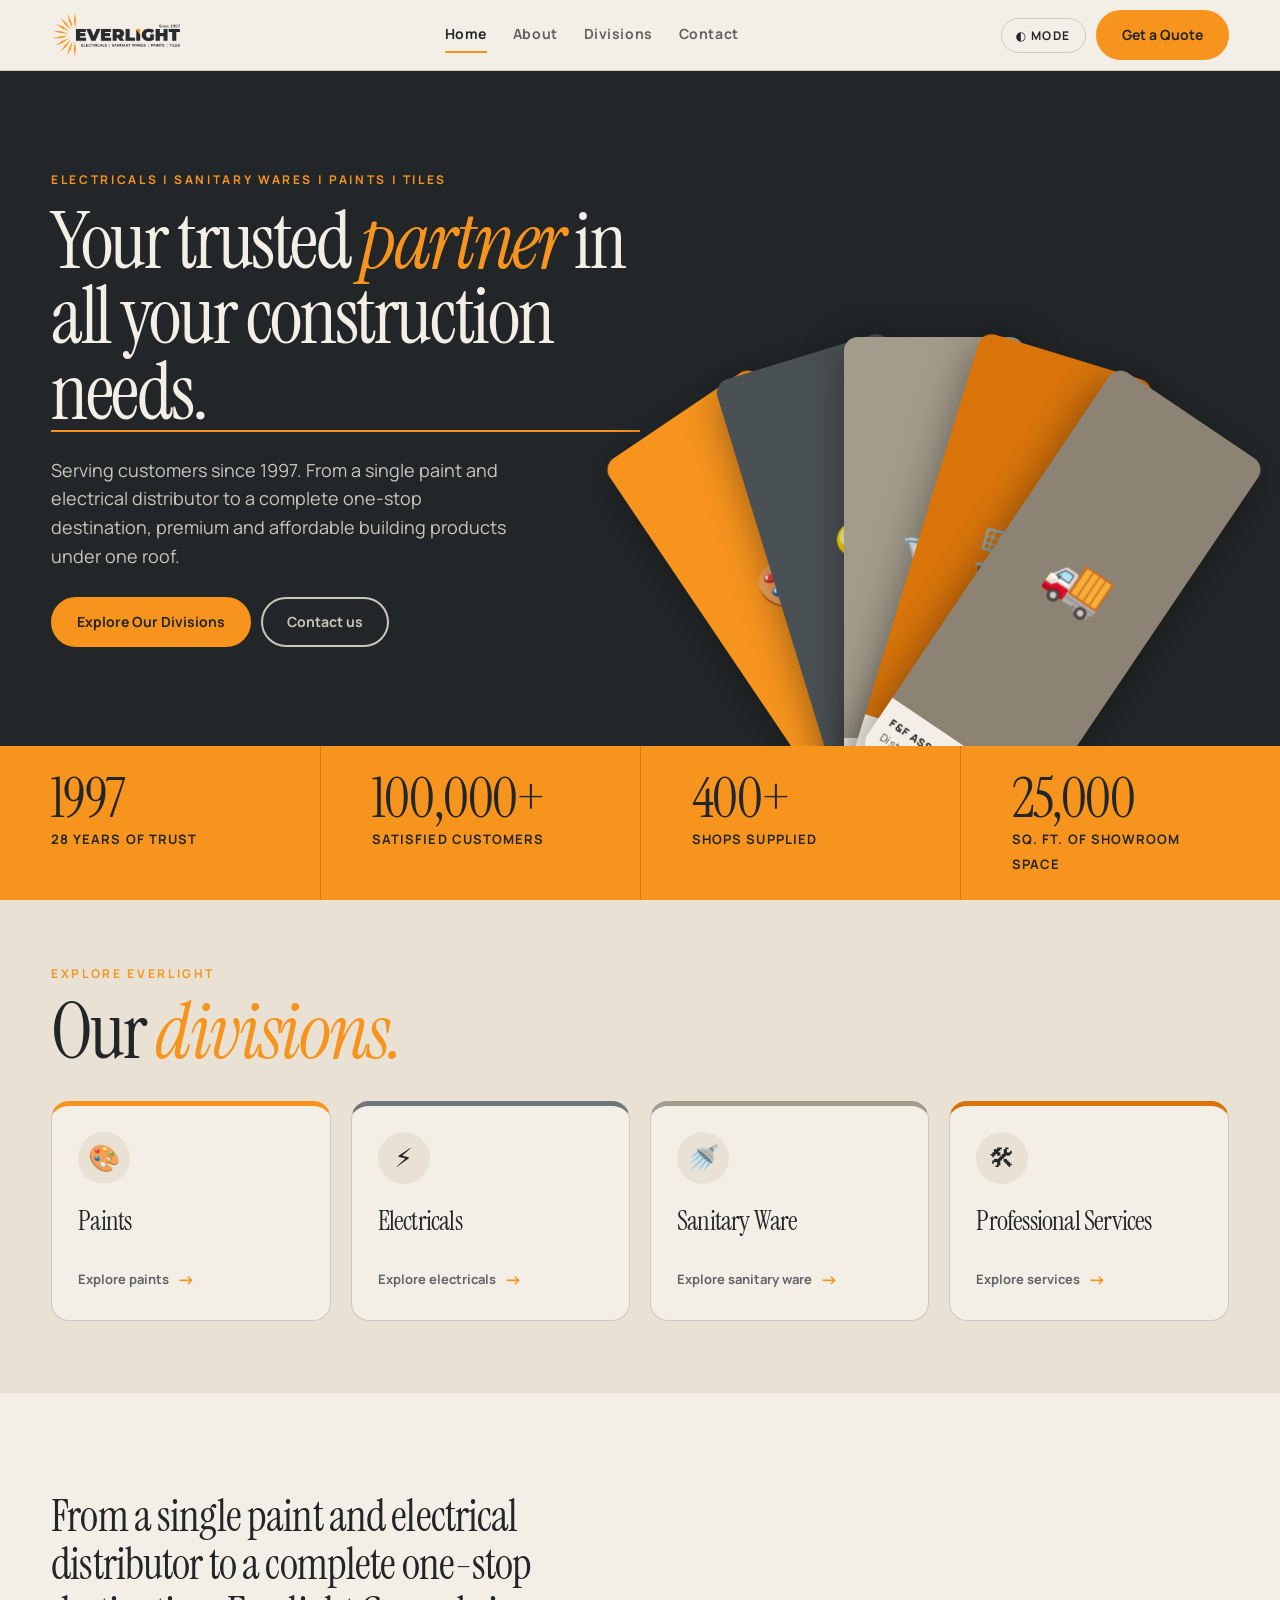
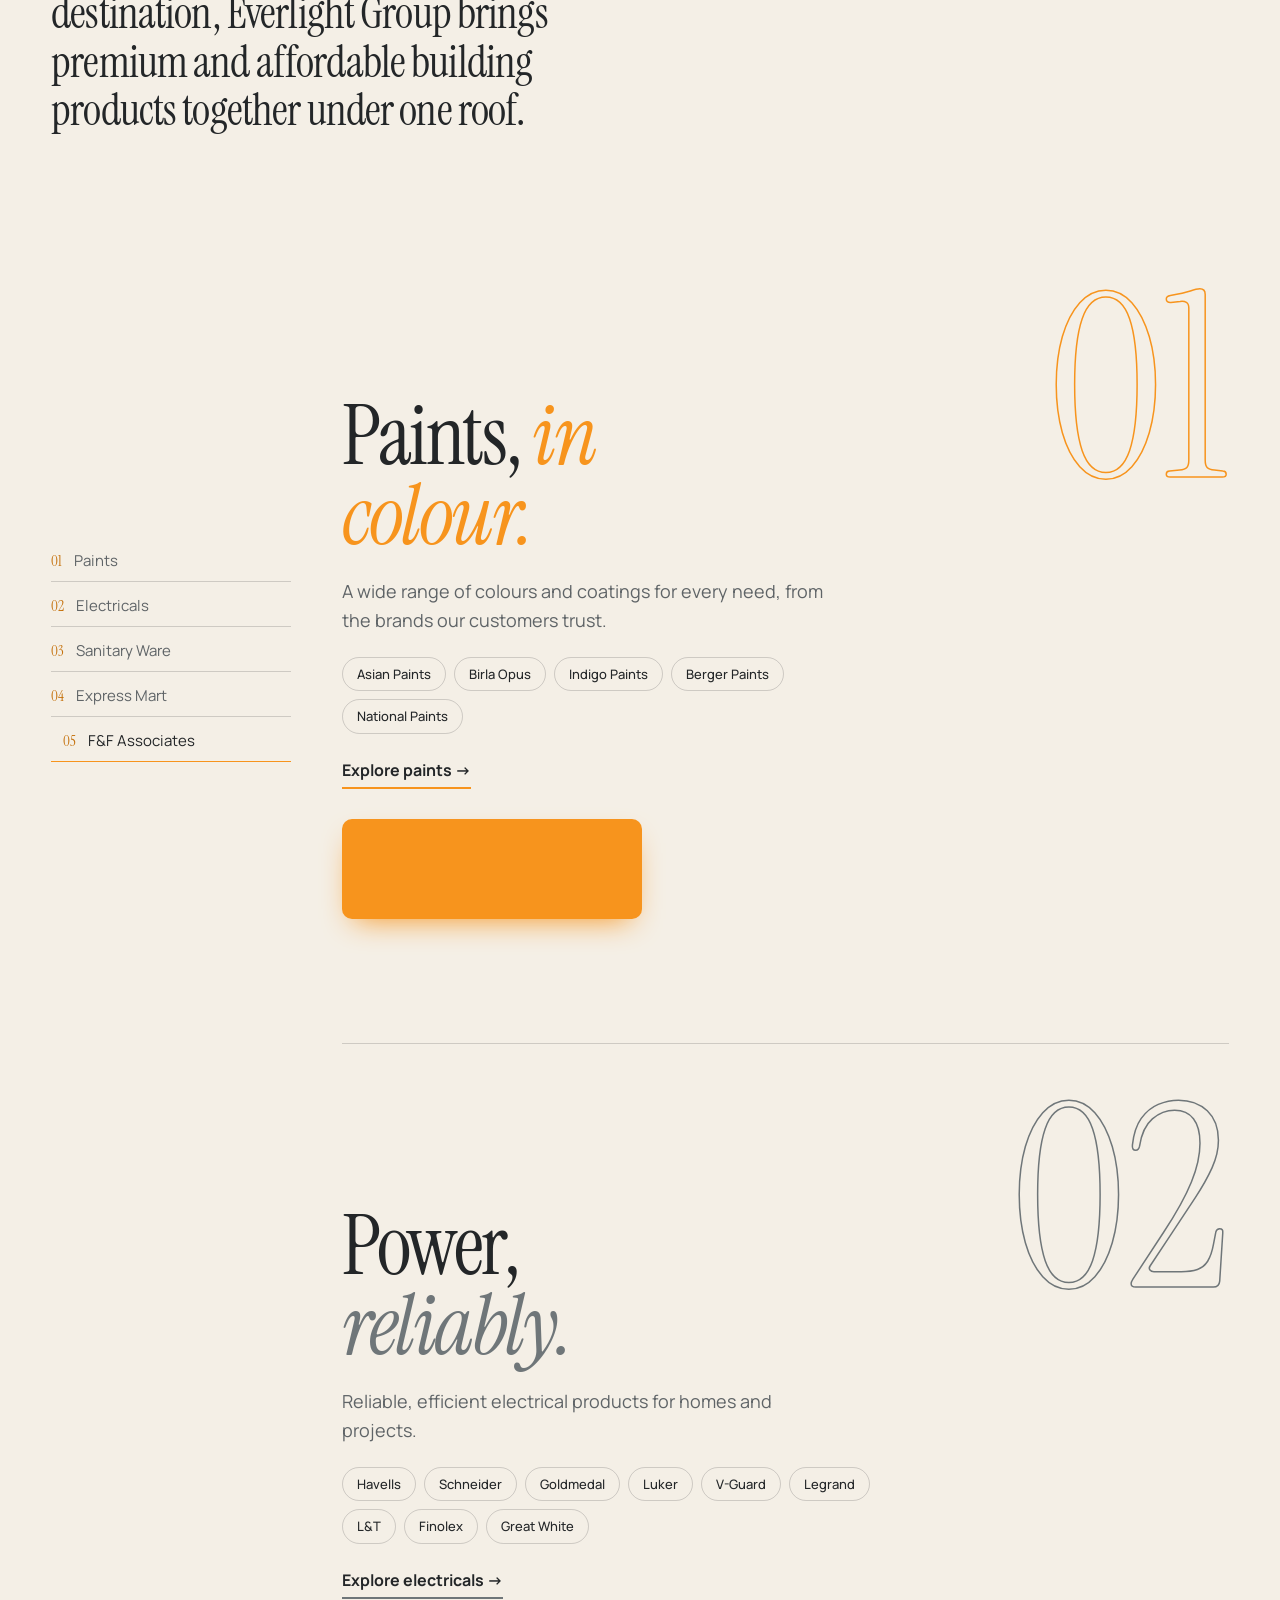
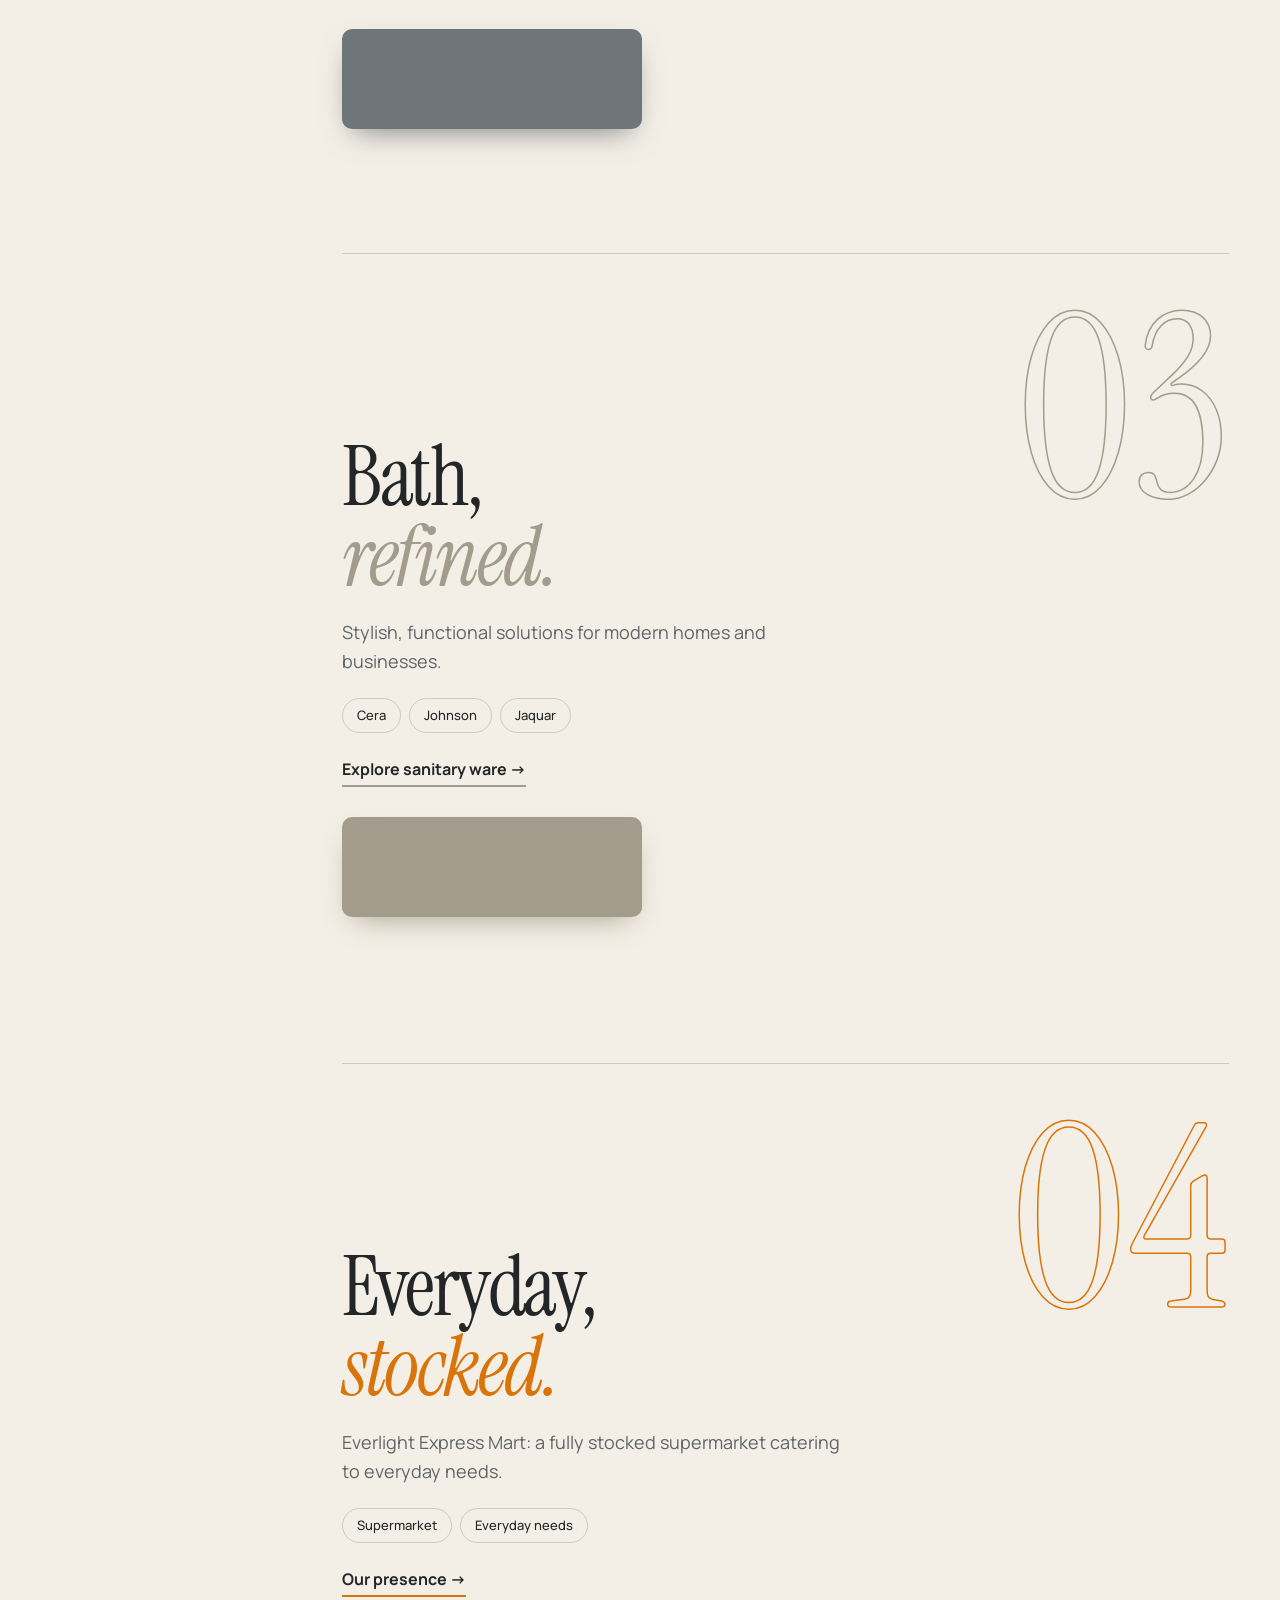
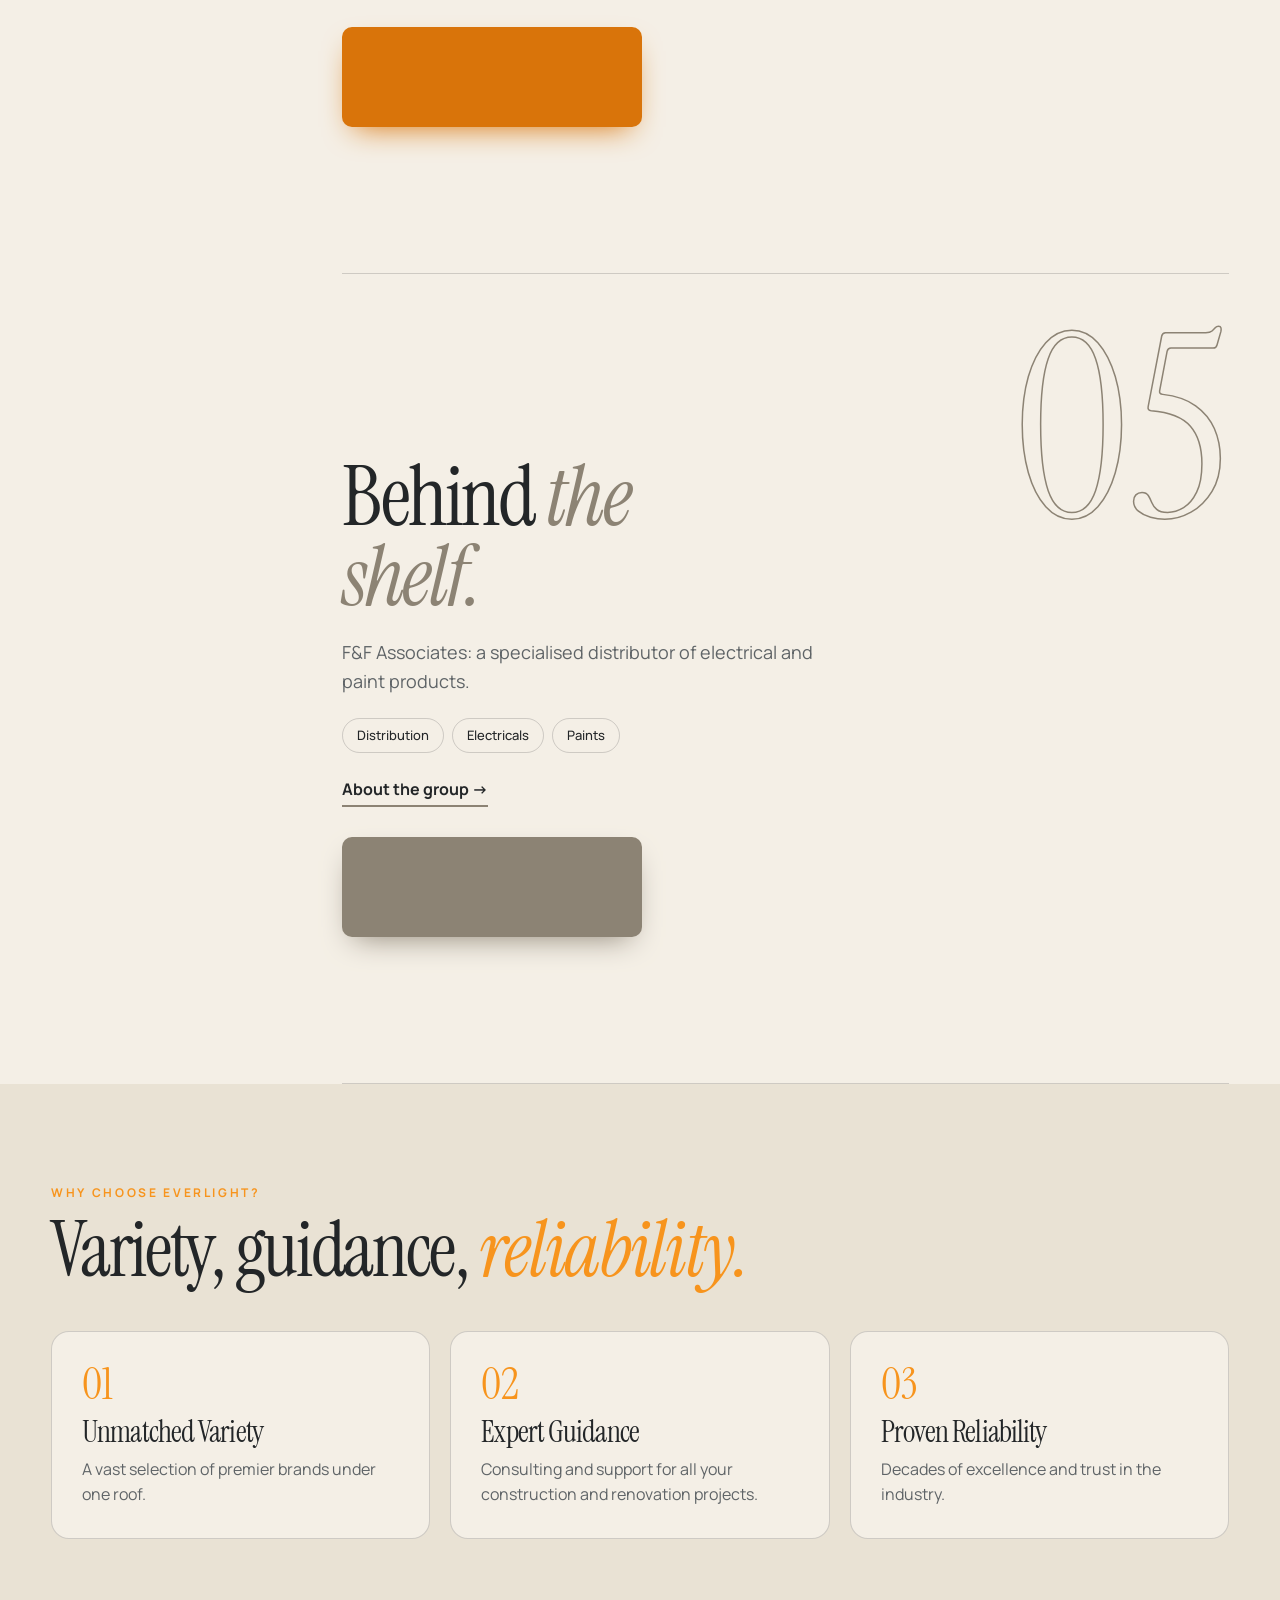
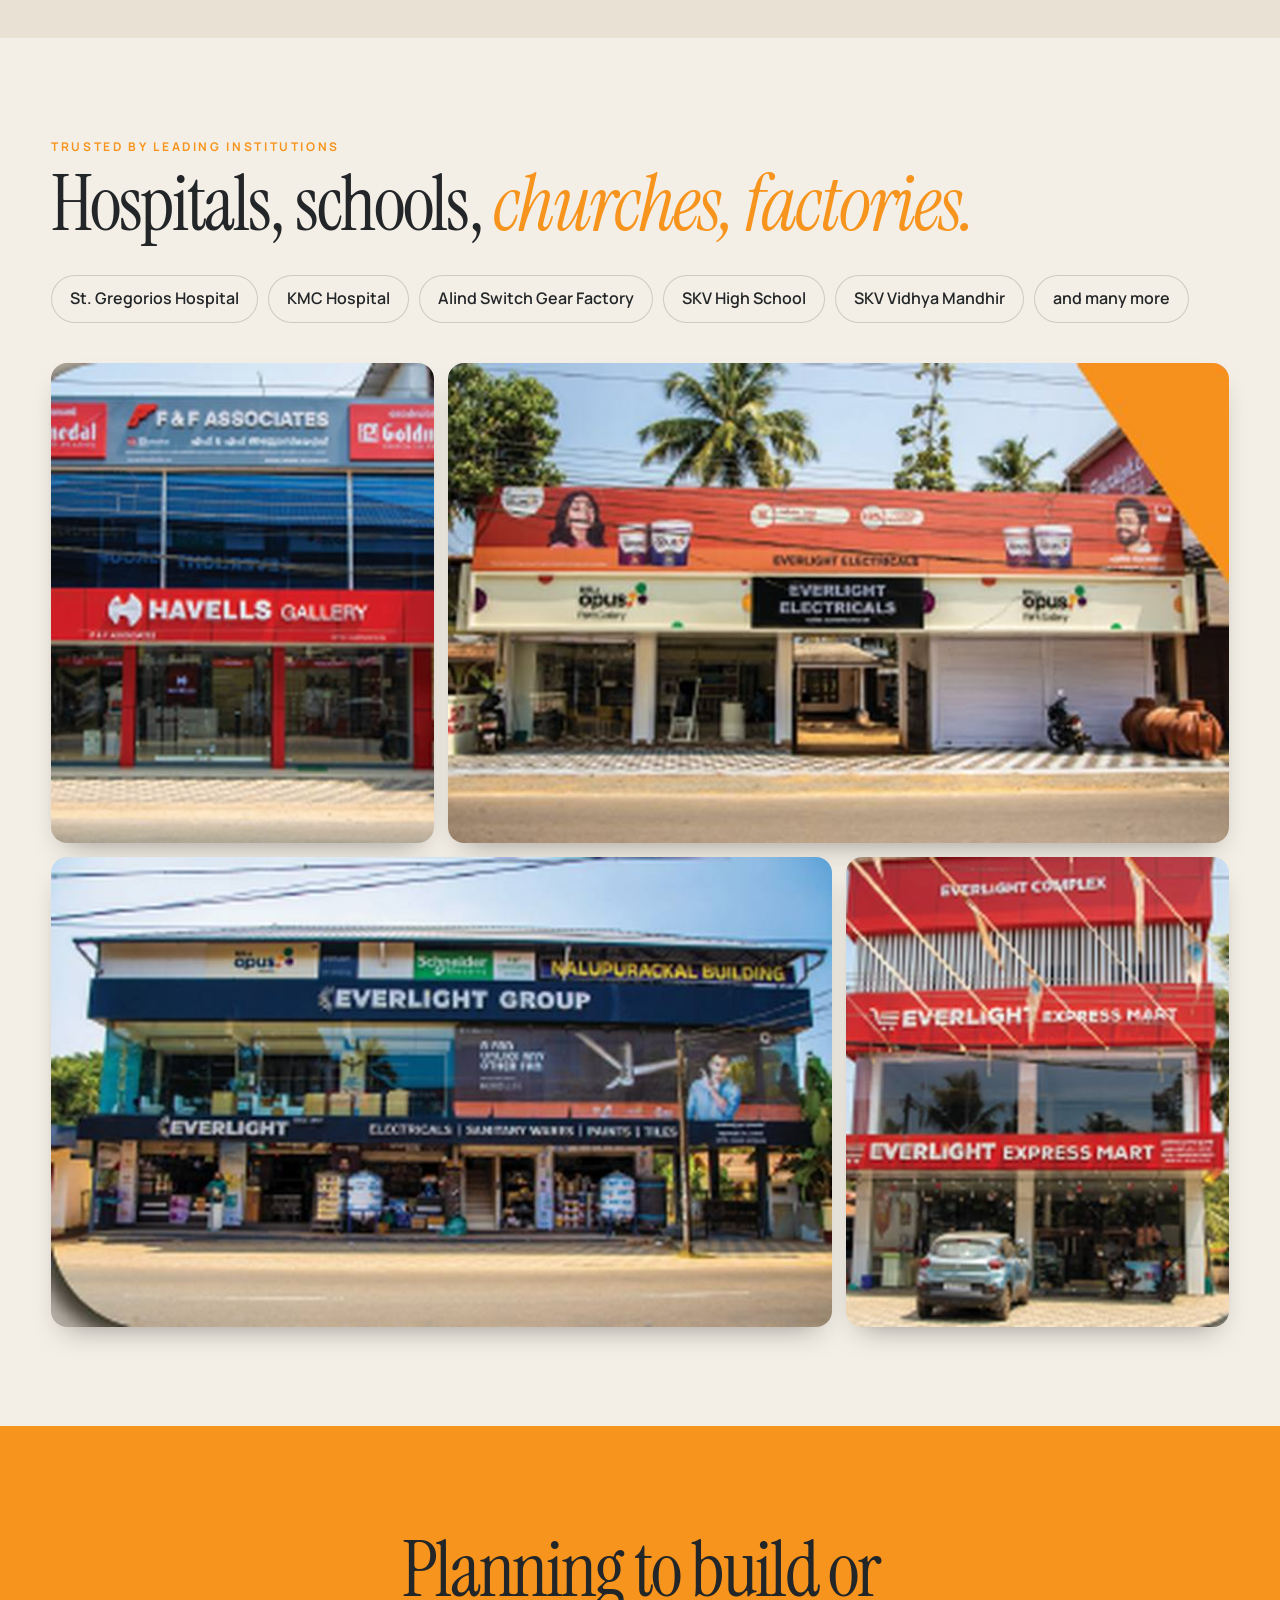
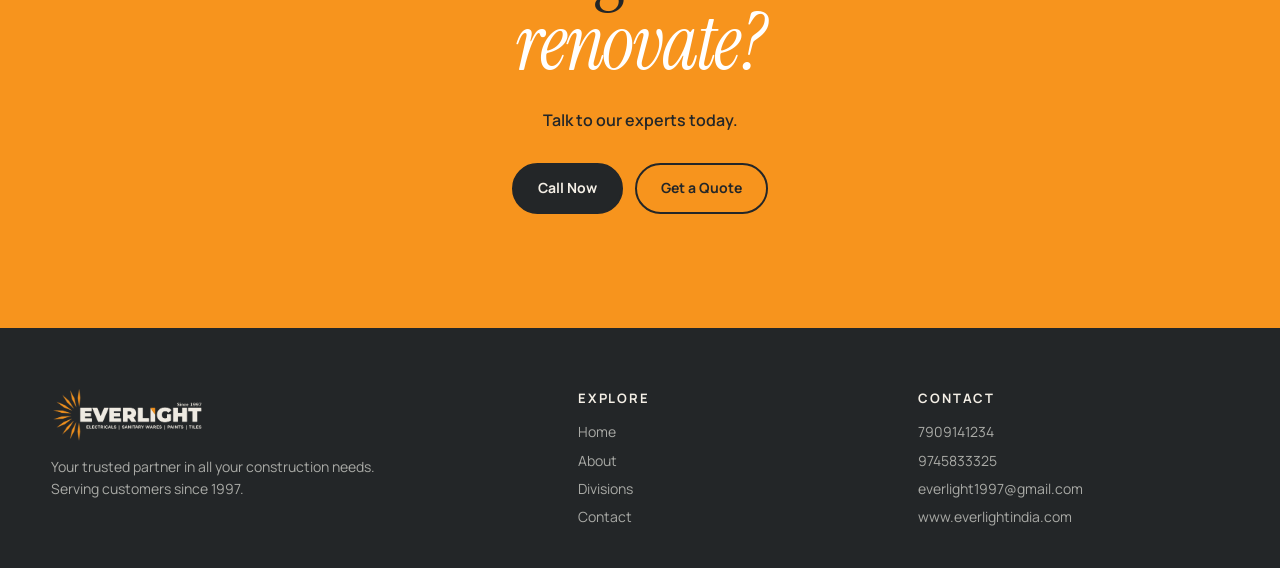
==== commit ec3e3ace: "Add responsive division navigation and cards Co-authored-by: Copilot <223556219+Copilot@users.norepl" ====
--- a/index.html
+++ b/index.html
@@ -8,12 +8,12 @@
 <meta name="twitter:card" content="summary_large_image"><meta name="twitter:title" content="Everlight Group | Paints, Electricals &amp; Sanitary Ware Since 1997"><meta name="twitter:description" content="Everlight Group: your trusted partner in all your construction needs. Paints, electricals and sanitary ware, retail and wholesale, serving customers since 1997 and supplying 400+ shops."><meta name="twitter:image" content="https://www.everlightindia.com/images/og-image.jpg">
 <script type="application/ld+json">{"@context": "https://schema.org", "@graph": [{"@type": "Organization", "@id": "https://www.everlightindia.com/#organization", "name": "Everlight Group", "url": "https://www.everlightindia.com/", "logo": "https://www.everlightindia.com/images/logo-color.png", "foundingDate": "1997", "founder": {"@type": "Person", "name": "Mathew K. Samuel", "jobTitle": "Managing Director"}, "email": "everlight1997@gmail.com", "telephone": ["+91-7909141234", "+91-9745833325"], "slogan": "Your trusted partner in all your construction needs"}, {"@type": "WebSite", "@id": "https://www.everlightindia.com/#website", "url": "https://www.everlightindia.com/", "name": "Everlight Group", "publisher": {"@id": "https://www.everlightindia.com/#organization"}}]}</script>
 <link rel="preload" href="css/style.css" as="style"><link rel="stylesheet" href="css/style.css"></head><body data-p="home">
-<a href="#main" style="position:absolute;left:-999px">Skip to content</a><header><div class="in"><a href="index.html"><img width="420" height="147" class="lg lg-c" src="images/logo-color.png" alt="Everlight Group logo"><img width="420" height="147" class="lg lg-l" src="images/logo-light.png" alt="Everlight Group logo"></a><nav class="m" id="nav" aria-label="Main"><a href="index.html" class="on" aria-current="page">Home</a><a href="about.html">About</a><a href="services.html">Products &amp; Services</a><a href="contact.html">Contact</a></nav><div class="hr"><button class="md" id="mode">◐ Mode</button><a class="btn" href="contact.html">Get a Quote</a></div></div></header>
+<a href="#main" style="position:absolute;left:-999px">Skip to content</a><header><div class="in"><a href="index.html"><img width="420" height="147" class="lg lg-c" src="images/logo-color.png" alt="Everlight Group logo"><img width="420" height="147" class="lg lg-l" src="images/logo-light.png" alt="Everlight Group logo"></a><nav class="m" id="nav" aria-label="Main"><a href="index.html" class="on" aria-current="page">Home</a><a href="about.html">About</a><a href="services.html">Divisions</a><a href="contact.html">Contact</a><select class="mobile-nav" aria-label="Select a page"><option value="" selected>Menu</option><option value="index.html">Home</option><option value="about.html">About</option><option value="services.html">Divisions</option><option value="contact.html">Contact</option></select></nav><div class="hr"><button class="md" id="mode">◐ Mode</button><a class="btn" href="contact.html">Get a Quote</a></div></div></header>
 <main id="main">
 
 <div class="fold"><div class="hero home"><div><div class="eyebrow">Electricals | Sanitary Wares | Paints | Tiles</div>
 <h1>Your trusted <i>partner</i> in <span id="dept">all your construction needs.</span></h1>
-<p>Serving customers since 1997. From a single paint and electrical distributor to a complete one-stop destination, premium and affordable building products under one roof.</p><p style="margin-top:26px"><a class="btn" href="services.html">Explore products</a> <a class="btn o" href="contact.html" style="margin-left:6px">Contact us</a></p></div>
+<p>Serving customers since 1997. From a single paint and electrical distributor to a complete one-stop destination, premium and affordable building products under one roof.</p><p style="margin-top:26px"><a class="btn" href="services.html">Explore Our Divisions</a> <a class="btn o" href="contact.html" style="margin-left:6px">Contact us</a></p></div>
 <div class="fanwrap"><div class="fan" id="fan">
 <div class="chip" data-n="Paints."><div class="top">🎨</div><div class="lab">Paints<small>5 leading brands</small></div></div>
 <div class="chip" data-n="Electricals."><div class="top">💡</div><div class="lab">Electricals<small>9 trusted brands</small></div></div>
@@ -22,6 +22,12 @@
 <div class="chip" data-n="Distribution."><div class="top">🚚</div><div class="lab">F&amp;F Associates<small>Distribution</small></div></div>
 </div></div></div>
 <div class="nums"><div><b>1997</b><span>28 years of trust</span></div><div><b>100,000+</b><span>Satisfied customers</span></div><div><b>400+</b><span>Shops supplied</span></div><div><b>25,000</b><span>Sq. ft. of showroom space</span></div></div></div>
+<section class="sec alt division-section" aria-labelledby="division-heading"><div class="eyebrow">Explore Everlight</div><h2 id="division-heading" class="rv" style="margin-top:12px">Our <i>divisions.</i></h2><div class="division-grid">
+<a class="division-card" href="services.html#paints"><span class="division-icon" aria-hidden="true">🎨</span><h3>Paints</h3><span class="division-link">Explore paints <span aria-hidden="true">→</span></span></a>
+<a class="division-card" href="services.html#electricals"><span class="division-icon" aria-hidden="true">⚡</span><h3>Electricals</h3><span class="division-link">Explore electricals <span aria-hidden="true">→</span></span></a>
+<a class="division-card" href="services.html#sanitary-ware"><span class="division-icon" aria-hidden="true">🚿</span><h3>Sanitary Ware</h3><span class="division-link">Explore sanitary ware <span aria-hidden="true">→</span></span></a>
+<a class="division-card" href="services.html#professional-services"><span class="division-icon" aria-hidden="true">🛠</span><h3>Professional Services</h3><span class="division-link">Explore services <span aria-hidden="true">→</span></span></a>
+</div></section>
 <section class="sec"><p class="lede rv w">From a single paint and electrical distributor to a complete one-stop destination, Everlight Group brings premium and affordable building products together under one roof.</p></section>
 <div class="wrap"><nav class="idx" id="idx" aria-label="Divisions"><a href="#c1" class="on"><b>01</b>Paints</a><a href="#c2"><b>02</b>Electricals</a><a href="#c3"><b>03</b>Sanitary Ware</a><a href="#c4"><b>04</b>Express Mart</a><a href="#c5"><b>05</b>F&amp;F Associates</a></nav><div><article class="chap rv" id="c1" style="--c:#F7941D"><div class="n">01</div><h2>Paints, <i>in colour.</i></h2><p>A wide range of colours and coatings for every need, from the brands our customers trust.</p><div class="rows"><span>Asian Paints</span><span>Birla Opus</span><span>Indigo Paints</span><span>Berger Paints</span><span>National Paints</span></div><a class="lnk" href="services.html">Explore paints →</a><div class="swatch"></div></article><article class="chap rv" id="c2" style="--c:#6f7679"><div class="n">02</div><h2>Power, <i>reliably.</i></h2><p>Reliable, efficient electrical products for homes and projects.</p><div class="rows"><span>Havells</span><span>Schneider</span><span>Goldmedal</span><span>Luker</span><span>V-Guard</span><span>Legrand</span><span>L&amp;T</span><span>Finolex</span><span>Great White</span></div><a class="lnk" href="services.html">Explore electricals →</a><div class="swatch"></div></article><article class="chap rv" id="c3" style="--c:#a39b8b"><div class="n">03</div><h2>Bath, <i>refined.</i></h2><p>Stylish, functional solutions for modern homes and businesses.</p><div class="rows"><span>Cera</span><span>Johnson</span><span>Jaquar</span></div><a class="lnk" href="services.html">Explore sanitary ware →</a><div class="swatch"></div></article><article class="chap rv" id="c4" style="--c:#d9740a"><div class="n">04</div><h2>Everyday, <i>stocked.</i></h2><p>Everlight Express Mart: a fully stocked supermarket catering to everyday needs.</p><div class="rows"><span>Supermarket</span><span>Everyday needs</span></div><a class="lnk" href="services.html">Our presence →</a><div class="swatch"></div></article><article class="chap rv" id="c5" style="--c:#8c8374"><div class="n">05</div><h2>Behind <i>the shelf.</i></h2><p>F&amp;F Associates: a specialised distributor of electrical and paint products.</p><div class="rows"><span>Distribution</span><span>Electricals</span><span>Paints</span></div><a class="lnk" href="services.html">About the group →</a><div class="swatch"></div></article></div></div>
 <section class="sec alt"><div class="eyebrow">Why choose Everlight?</div><h2 class="rv" style="margin-top:12px">Variety, guidance, <i>reliability.</i></h2>
@@ -31,6 +37,6 @@
 <div class="gal rv"><img loading="lazy" decoding="async" width="520" height="529" src="images/store-1.jpg" alt="F&amp;F Associates and Havells Gallery storefront"><img loading="lazy" decoding="async" width="700" height="431" src="images/store-2.jpg" alt="Everlight Electricals showroom"><img loading="lazy" decoding="async" width="700" height="421" src="images/store-3.jpg" alt="Everlight Group building"><img loading="lazy" decoding="async" width="520" height="511" src="images/store-4.jpg" alt="Everlight Express Mart"></div></section>
 <div class="cta"><h2 class="rv">Planning to build or <i>renovate?</i></h2><p style="margin-bottom:24px;font-weight:600">Talk to our experts today.</p><a class="btn" href="tel:7909141234">Call Now</a><a class="btn o" href="contact.html">Get a Quote</a></div></main>
 <footer><div><img width="420" height="147" src="images/logo-light.png" alt="Everlight Group logo"><p>Your trusted partner in all your construction needs.<br>Serving customers since 1997.</p></div>
-<div><h5>Explore</h5><a href="index.html">Home</a><a href="about.html">About</a><a href="services.html">Products &amp; Services</a><a href="contact.html">Contact</a></div>
+<div><h5>Explore</h5><a href="index.html">Home</a><a href="about.html">About</a><a href="services.html">Divisions</a><a href="contact.html">Contact</a></div>
 <div><h5>Contact</h5><a href="tel:7909141234">7909141234</a><a href="tel:9745833325">9745833325</a><a href="mailto:everlight1997@gmail.com">everlight1997@gmail.com</a><a href="https://www.everlightindia.com">www.everlightindia.com</a></div></footer>
 <script src="js/main.js" defer></script><script src="js/home.js" defer></script></body></html>
--- a/css/style.css
+++ b/css/style.css
@@ -15,6 +15,7 @@
 nav.m{display:flex;gap:26px;font-size:14px;font-weight:700;letter-spacing:.04em}
 nav.m a{color:var(--ink);text-decoration:none;opacity:.7;padding:6px 0;border-bottom:2px solid transparent}
 nav.m a:hover,nav.m a.on{opacity:1;border-color:var(--brand)}
+.mobile-nav{display:none}
 .hr{display:flex;gap:10px;align-items:center}
 .md{font-size:12px;font-weight:700;letter-spacing:.12em;text-transform:uppercase;background:none;border:1px solid var(--line);color:var(--ink);border-radius:99px;padding:8px 14px;cursor:pointer;font-family:var(--sans)}
 .btn{display:inline-block;padding:12px 24px;border-radius:99px;font-weight:700;font-size:14px;text-decoration:none;background:var(--brand);color:#232628;border:2px solid var(--brand);cursor:pointer;font-family:var(--sans);transition:.2s}
@@ -41,6 +42,23 @@
 .nums b{font-family:var(--serif);font-weight:400;font-size:clamp(38px,5vw,70px);line-height:1;display:block;letter-spacing:-.03em}
 .nums span{font-size:13px;font-weight:700;letter-spacing:.08em;text-transform:uppercase}
 .sec{padding:11vh 4vw}.sec.alt{background:var(--card)}
+.division-section{padding-top:64px;padding-bottom:72px}
+.division-section h2{margin-bottom:32px}
+.division-grid{display:grid;grid-template-columns:repeat(4,minmax(0,1fr));gap:20px}
+.division-card{display:flex;min-width:0;min-height:220px;flex-direction:column;align-items:flex-start;padding:26px;background:var(--bg);border:1px solid var(--line);border-top:5px solid var(--brand);border-radius:18px;color:var(--ink);text-decoration:none;transition:transform .3s,border-color .3s,box-shadow .3s}
+.division-card:nth-child(2){border-top-color:#6f7679}
+.division-card:nth-child(3){border-top-color:#a39b8b}
+.division-card:nth-child(4){border-top-color:#d9740a}
+.division-card:hover,.division-card:focus-visible{transform:translateY(-6px);border-color:var(--brand);box-shadow:0 12px 30px -14px rgba(0,0,0,.35)}
+.division-card:focus-visible{outline:2px solid var(--brand);outline-offset:3px}
+.division-icon{display:grid;width:52px;height:52px;margin-bottom:24px;place-items:center;border-radius:50%;background:var(--card);font-size:26px}
+.division-card h3{font-size:clamp(23px,2.1vw,30px)}
+.division-link{display:flex;gap:8px;align-items:center;margin-top:auto;padding-top:24px;color:var(--mute);font-size:13px;font-weight:700}
+.division-card:hover .division-link,.division-card:focus-visible .division-link{color:var(--ink)}
+.division-link span{color:var(--brand);font-size:18px;transition:transform .2s}
+.division-card:hover .division-link span,.division-card:focus-visible .division-link span{transform:translateX(4px)}
+#paints,#electricals,#sanitary-ware,#professional-services{scroll-margin-top:16px}
+#paints:focus,#electricals:focus,#sanitary-ware:focus,#professional-services:focus{outline:2px solid var(--brand);outline-offset:4px}
 h2{font-size:clamp(40px,6vw,92px)}
 .lede{font-family:var(--serif);font-size:clamp(26px,3.4vw,48px);line-height:1.12;letter-spacing:-.02em;max-width:22ch}
 .lede.w{max-width:30ch}
@@ -86,7 +104,9 @@
 footer img{width:auto;height:54px;margin-bottom:14px}footer h5{color:var(--bone);margin-bottom:10px;font-size:13px;letter-spacing:.14em;text-transform:uppercase}
 footer a{display:block;color:#a9aaa6;text-decoration:none;padding:3px 0}footer a:hover{color:var(--brand)}
 .rv{opacity:0;transform:translateY(32px);transition:1s cubic-bezier(.2,.8,.2,1)}.rv.in{opacity:1;transform:none}
-@media(max-width:860px){nav.m{display:none}.hero.home{grid-template-columns:1fr;align-content:start;padding-top:40px}.fanwrap{position:absolute;inset:0;height:auto;opacity:.5}.hero.home>div:first-child{position:relative;z-index:2;padding:40px 0}.chip{width:120px;left:-60px}.wrap{grid-template-columns:1fr}.idx{display:none}.nums{grid-template-columns:1fr 1fr}.nums div:nth-child(3){border-left:0}.g3,.g2,.split,.ct,footer{grid-template-columns:1fr}.gal{grid-template-columns:1fr 1fr}.gal img:nth-child(n){grid-column:span 2}.split img{max-width:300px}}
+@media(max-width:1000px){.division-grid{grid-template-columns:repeat(2,minmax(0,1fr))}}
+@media(max-width:860px){header .in{gap:6px;padding:10px 12px}.lg{height:34px}nav.m{display:block;flex:0 0 auto}nav.m a{display:none}.mobile-nav{display:block;max-width:76px;padding:6px 14px 6px 7px;border:1px solid var(--line);border-radius:99px;background:var(--bg);color:var(--ink);font:700 9px var(--sans);text-overflow:ellipsis}.hr{gap:4px;flex-shrink:0}.md{font-size:9px;letter-spacing:.04em;padding:6px 7px;white-space:nowrap}.hr>.btn{display:none}.hero.home{grid-template-columns:1fr;align-content:start;padding-top:40px}.fanwrap{position:absolute;inset:0;height:auto;opacity:.5}.hero.home>div:first-child{position:relative;z-index:2;padding:40px 0}.chip{width:120px;left:-60px}.wrap{grid-template-columns:1fr}.idx{display:none}.nums{grid-template-columns:1fr 1fr}.nums div:nth-child(3){border-left:0}.g3,.g2,.split,.ct,footer{grid-template-columns:1fr}.gal{grid-template-columns:1fr 1fr}.gal img:nth-child(n){grid-column:span 2}.split img{max-width:300px}}
+@media(max-width:560px){.division-grid{grid-template-columns:1fr}.division-card{min-height:190px}}
 /* first-screen fit: hero + numbers within one viewport */
 .fold{display:flex;flex-direction:column}
 .hero.home{min-height:0;flex:1;padding:2.4vh 4vw}
--- a/css/style.css
+++ b/css/style.css
@@ -15,6 +15,7 @@
 nav.m{display:flex;gap:26px;font-size:14px;font-weight:700;letter-spacing:.04em}
 nav.m a{color:var(--ink);text-decoration:none;opacity:.7;padding:6px 0;border-bottom:2px solid transparent}
 nav.m a:hover,nav.m a.on{opacity:1;border-color:var(--brand)}
+.mobile-nav{display:none}
 .hr{display:flex;gap:10px;align-items:center}
 .md{font-size:12px;font-weight:700;letter-spacing:.12em;text-transform:uppercase;background:none;border:1px solid var(--line);color:var(--ink);border-radius:99px;padding:8px 14px;cursor:pointer;font-family:var(--sans)}
 .btn{display:inline-block;padding:12px 24px;border-radius:99px;font-weight:700;font-size:14px;text-decoration:none;background:var(--brand);color:#232628;border:2px solid var(--brand);cursor:pointer;font-family:var(--sans);transition:.2s}
@@ -41,6 +42,23 @@
 .nums b{font-family:var(--serif);font-weight:400;font-size:clamp(38px,5vw,70px);line-height:1;display:block;letter-spacing:-.03em}
 .nums span{font-size:13px;font-weight:700;letter-spacing:.08em;text-transform:uppercase}
 .sec{padding:11vh 4vw}.sec.alt{background:var(--card)}
+.division-section{padding-top:64px;padding-bottom:72px}
+.division-section h2{margin-bottom:32px}
+.division-grid{display:grid;grid-template-columns:repeat(4,minmax(0,1fr));gap:20px}
+.division-card{display:flex;min-width:0;min-height:220px;flex-direction:column;align-items:flex-start;padding:26px;background:var(--bg);border:1px solid var(--line);border-top:5px solid var(--brand);border-radius:18px;color:var(--ink);text-decoration:none;transition:transform .3s,border-color .3s,box-shadow .3s}
+.division-card:nth-child(2){border-top-color:#6f7679}
+.division-card:nth-child(3){border-top-color:#a39b8b}
+.division-card:nth-child(4){border-top-color:#d9740a}
+.division-card:hover,.division-card:focus-visible{transform:translateY(-6px);border-color:var(--brand);box-shadow:0 12px 30px -14px rgba(0,0,0,.35)}
+.division-card:focus-visible{outline:2px solid var(--brand);outline-offset:3px}
+.division-icon{display:grid;width:52px;height:52px;margin-bottom:24px;place-items:center;border-radius:50%;background:var(--card);font-size:26px}
+.division-card h3{font-size:clamp(23px,2.1vw,30px)}
+.division-link{display:flex;gap:8px;align-items:center;margin-top:auto;padding-top:24px;color:var(--mute);font-size:13px;font-weight:700}
+.division-card:hover .division-link,.division-card:focus-visible .division-link{color:var(--ink)}
+.division-link span{color:var(--brand);font-size:18px;transition:transform .2s}
+.division-card:hover .division-link span,.division-card:focus-visible .division-link span{transform:translateX(4px)}
+#paints,#electricals,#sanitary-ware,#professional-services{scroll-margin-top:16px}
+#paints:focus,#electricals:focus,#sanitary-ware:focus,#professional-services:focus{outline:2px solid var(--brand);outline-offset:4px}
 h2{font-size:clamp(40px,6vw,92px)}
 .lede{font-family:var(--serif);font-size:clamp(26px,3.4vw,48px);line-height:1.12;letter-spacing:-.02em;max-width:22ch}
 .lede.w{max-width:30ch}
@@ -86,7 +104,9 @@
 footer img{width:auto;height:54px;margin-bottom:14px}footer h5{color:var(--bone);margin-bottom:10px;font-size:13px;letter-spacing:.14em;text-transform:uppercase}
 footer a{display:block;color:#a9aaa6;text-decoration:none;padding:3px 0}footer a:hover{color:var(--brand)}
 .rv{opacity:0;transform:translateY(32px);transition:1s cubic-bezier(.2,.8,.2,1)}.rv.in{opacity:1;transform:none}
-@media(max-width:860px){nav.m{display:none}.hero.home{grid-template-columns:1fr;align-content:start;padding-top:40px}.fanwrap{position:absolute;inset:0;height:auto;opacity:.5}.hero.home>div:first-child{position:relative;z-index:2;padding:40px 0}.chip{width:120px;left:-60px}.wrap{grid-template-columns:1fr}.idx{display:none}.nums{grid-template-columns:1fr 1fr}.nums div:nth-child(3){border-left:0}.g3,.g2,.split,.ct,footer{grid-template-columns:1fr}.gal{grid-template-columns:1fr 1fr}.gal img:nth-child(n){grid-column:span 2}.split img{max-width:300px}}
+@media(max-width:1000px){.division-grid{grid-template-columns:repeat(2,minmax(0,1fr))}}
+@media(max-width:860px){header .in{gap:6px;padding:10px 12px}.lg{height:34px}nav.m{display:block;flex:0 0 auto}nav.m a{display:none}.mobile-nav{display:block;max-width:76px;padding:6px 14px 6px 7px;border:1px solid var(--line);border-radius:99px;background:var(--bg);color:var(--ink);font:700 9px var(--sans);text-overflow:ellipsis}.hr{gap:4px;flex-shrink:0}.md{font-size:9px;letter-spacing:.04em;padding:6px 7px;white-space:nowrap}.hr>.btn{display:none}.hero.home{grid-template-columns:1fr;align-content:start;padding-top:40px}.fanwrap{position:absolute;inset:0;height:auto;opacity:.5}.hero.home>div:first-child{position:relative;z-index:2;padding:40px 0}.chip{width:120px;left:-60px}.wrap{grid-template-columns:1fr}.idx{display:none}.nums{grid-template-columns:1fr 1fr}.nums div:nth-child(3){border-left:0}.g3,.g2,.split,.ct,footer{grid-template-columns:1fr}.gal{grid-template-columns:1fr 1fr}.gal img:nth-child(n){grid-column:span 2}.split img{max-width:300px}}
+@media(max-width:560px){.division-grid{grid-template-columns:1fr}.division-card{min-height:190px}}
 /* first-screen fit: hero + numbers within one viewport */
 .fold{display:flex;flex-direction:column}
 .hero.home{min-height:0;flex:1;padding:2.4vh 4vw}
